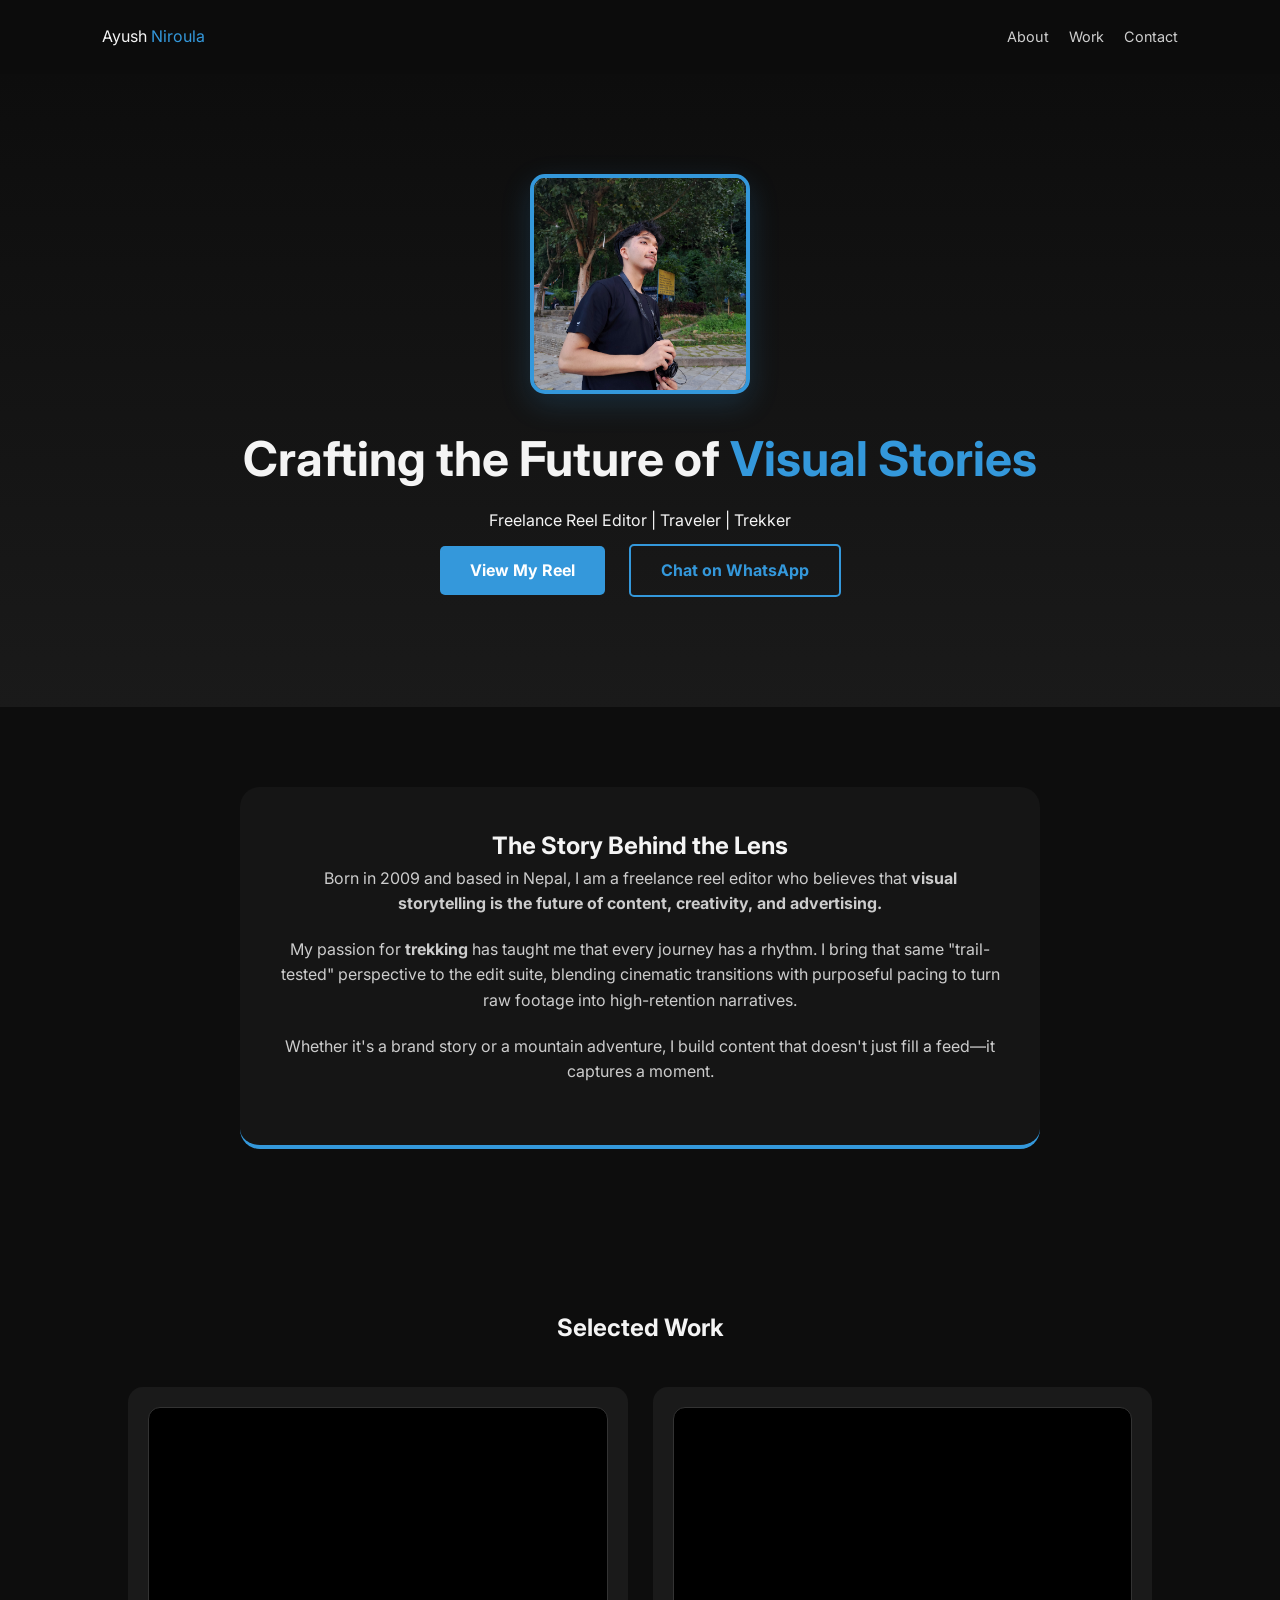
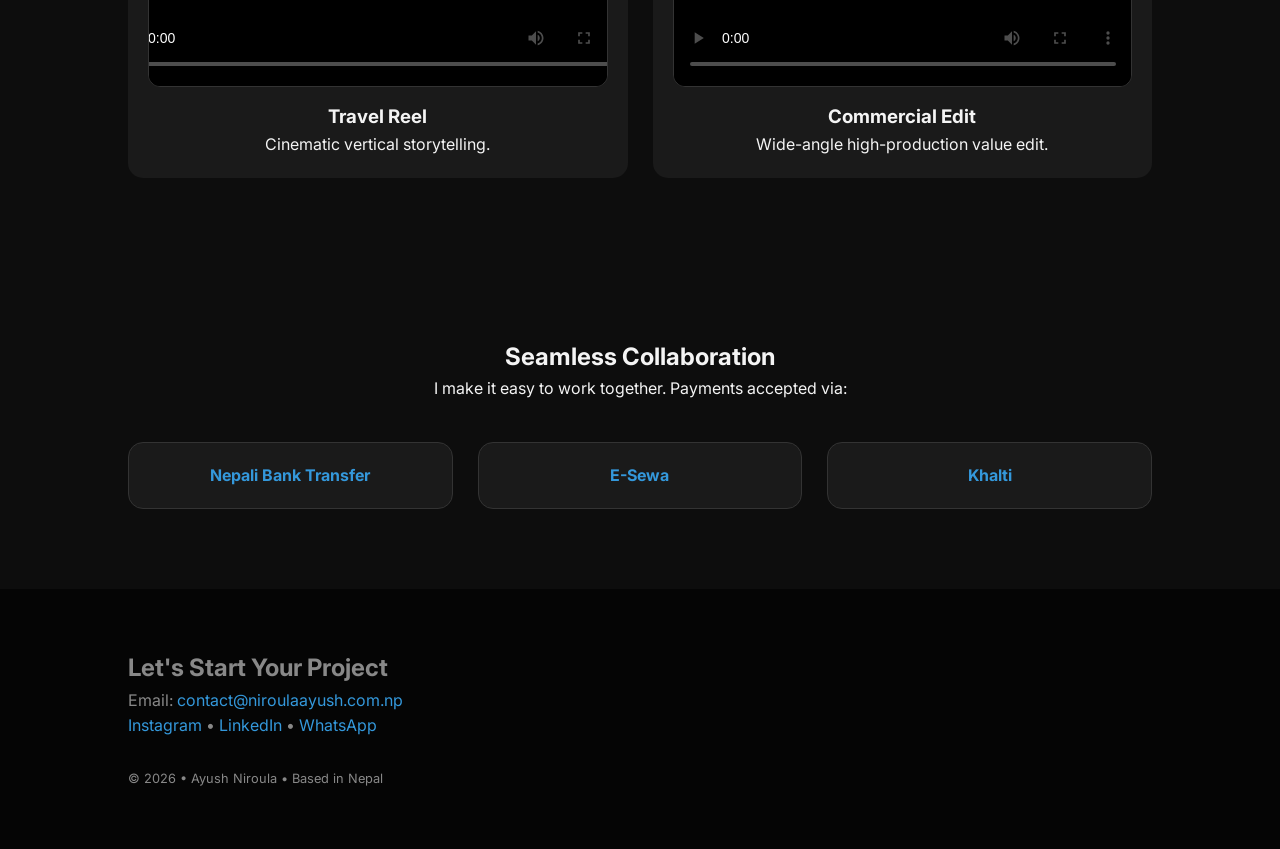
==== index.html @ 4580498b "Add files via upload" ====
<!DOCTYPE html>
<html lang="en">
<head>
    <meta charset="UTF-8">
    <meta name="viewport" content="width=device-width, initial-scale=1.0">
    <title>Ayush Niroula | Visual Storyteller & Reel Editor</title>
    <link rel="stylesheet" href="style.css">
    <link href="https://fonts.googleapis.com/css2?family=Inter:wght@300;400;700&display=swap" rel="stylesheet">
</head>
<body>

    <header>
        <nav>
            <div class="logo">Ayush <span>Niroula</span></div>
            <ul>
                <li><a href="#about">About</a></li>
                <li><a href="#work">Work</a></li>
                <li><a href="#contact">Contact</a></li>
            </ul>
        </nav>
    </header>

    <section id="hero">
        <div class="hero-container">
            <img src="1.jpg" alt="Ayush Niroula Profile" class="profile-img">
            <h1>Crafting the Future of <span class="highlight">Visual Stories</span></h1>
            <p>Freelance Reel Editor | Traveler | Trekker</p>
            <div class="hero-btns">
                <a href="https://www.instagram.com/ayu.walker07/" class="btn">View My Reel</a>
                <a href="https://wa.me/9803601273" class="btn secondary">Chat on WhatsApp</a>
            </div>
        </div>
    </section>

    <section id="about">
        <div class="about-content">
            <h2>The Story Behind the Lens</h2>
            <p>
                Born in 2009 and based in Nepal, I am a freelance reel editor who believes that <strong>visual storytelling is the future of content, creativity, and advertising.</strong>
            </p>
            <p>
                My passion for <strong>trekking</strong> has taught me that every journey has a rhythm. I bring that same "trail-tested" perspective to the edit suite, blending cinematic transitions with purposeful pacing to turn raw footage into high-retention narratives.
            </p>
            <p>
                Whether it's a brand story or a mountain adventure, I build content that doesn't just fill a feed—it captures a moment.
            </p>
        </div>
    </section>

    <section id="work">
        <h2>Selected Work</h2>
        <div class="projects-grid">
            
            <div class="project-card">
                <div class="video-container vertical">
                    <video controls poster="thumb1.jpg">
                        <source src="cine 1.mp4" type="video/mp4">
                        Your browser does not support the video tag.
                    </video>
                </div>
                <h3>Travel Reel</h3>
                <p>Cinematic vertical storytelling.</p>
            </div>

            <div class="project-card">
                <div class="video-container landscape">
                    <video controls poster="thumb2.jpg">
                        <source src="out.mp4" type="video/mp4">
                        Your browser does not support the video tag.
                    </video>
                </div>
                <h3>Commercial Edit</h3>
                <p>Wide-angle high-production value edit.</p>
            </div>

        </div>
    </section>

    <section id="payments">
        <h2>Seamless Collaboration</h2>
        <p>I make it easy to work together. Payments accepted via:</p>
        <div class="payment-grid">
            <div class="pay-card">Nepali Bank Transfer</div>
            <div class="pay-card">E-Sewa</div>
            <div class="pay-card">Khalti</div>
        </div>
    </section>

    <footer id="contact">
        <h2>Let's Start Your Project</h2>
        <p>Email: <a href="mailto:contact@niroulaayush.com.np">contact@niroulaayush.com.np</a></p>
        <div class="social-links">
            <a href="https://www.instagram.com/ayu.walker07/">Instagram</a> • <a href="https://www.linkedin.com/in/ayush-niroula-78481b30a/">LinkedIn</a> • <a href="https://wa.me/9803601273">WhatsApp</a>
        </div>
        <p class="copyright">© 2026 • Ayush Niroula • Based in Nepal</p>
    </footer>

</body>
</html>
---- style.css ----
* {
    margin: 0;
    padding: 0;
    box-sizing: border-box;
}

body {
    font-family: 'Inter', sans-serif;
    background-color: #0d0d0d;
    color: #f4f4f4;
    line-height: 1.6;
    scroll-behavior: smooth;
}

/* Color Accents - Updated to Blue */
.highlight { color: #3498db; }
span { color: #3498db; }

/* Navigation */
nav {
    display: flex;
    justify-content: space-between;
    padding: 1.5rem 8%;
    background: rgba(13, 13, 13, 0.9);
    position: sticky;
    top: 0;
    z-index: 1000;
}

nav ul { display: flex; list-style: none; }
nav ul li { margin-left: 20px; }
nav a { color: #fff; text-decoration: none; font-size: 0.9rem; opacity: 0.8; transition: 0.3s; }
nav a:hover { color: #3498db; opacity: 1; }

/* Hero */
#hero {
    padding: 100px 10%;
    text-align: center;
    background: linear-gradient(to bottom, #0d0d0d, #1a1a1a);
}

.profile-img {
    width: 220px;
    height: 220px;
    border-radius: 15px; /* Modern slightly rounded look */
    border: 4px solid #3498db;
    margin-bottom: 20px;
    object-fit: cover;
    box-shadow: 0 10px 30px rgba(52, 152, 219, 0.2);
}

h1 { font-size: 3rem; margin-bottom: 10px; }

.btn {
    display: inline-block;
    padding: 12px 30px;
    background: #3498db;
    color: #fff;
    text-decoration: none;
    border-radius: 5px; /* Clean rectangular-round hybrid */
    font-weight: bold;
    margin: 10px;
    transition: 0.3s;
}

.btn.secondary {
    background: transparent;
    border: 2px solid #3498db;
    color: #3498db;
}

.btn:hover { transform: translateY(-3px); box-shadow: 0 5px 15px rgba(52, 152, 219, 0.3); }

/* Sections */
section { padding: 80px 10%; text-align: center; }

.about-content {
    max-width: 800px;
    margin: 0 auto;
    background: #151515;
    padding: 40px;
    border-radius: 20px;
    border-bottom: 4px solid #3498db;
}

.about-content p { margin-bottom: 20px; color: #ccc; }

/* Grid Layouts */
.projects-grid, .payment-grid {
    display: grid;
    grid-template-columns: repeat(auto-fit, minmax(300px, 1fr));
    gap: 25px;
    margin-top: 40px;
    align-items: start;
}

.project-card, .pay-card {
    background: #1a1a1a;
    padding: 20px;
    border-radius: 15px;
    transition: 0.3s;
}

/* Video Containers - Unified Height */
.video-container {
    width: 100%;
    height: 280px; /* Fixed height to keep the boxes uniform */
    background: #000;
    border-radius: 12px;
    overflow: hidden;
    margin-bottom: 15px;
    border: 1px solid #333;
    display: flex;
    align-items: center;
    justify-content: center;
}

/* 9:16 Vertical Reel fit */
.video-container.vertical video {
    width: auto;
    height: 100%;
    object-fit: contain; /* Keeps whole reel visible inside box */
}

/* 16:9 Landscape fit */
.video-container.landscape video {
    width: 100%;
    height: 100%;
    object-fit: cover; /* Fills the box completely */
}

video {
    display: block;
}

/* Payments Branding */
.pay-card {
    color: #3498db;
    font-weight: bold;
    border: 1px solid #333;
}

.pay-card:hover { border-color: #3498db; transform: translateY(-5px); }

footer { padding: 60px 10%; background: #050505; color: #888; }
footer a { color: #3498db; text-decoration: none; }
.copyright { margin-top: 30px; font-size: 0.8rem; }
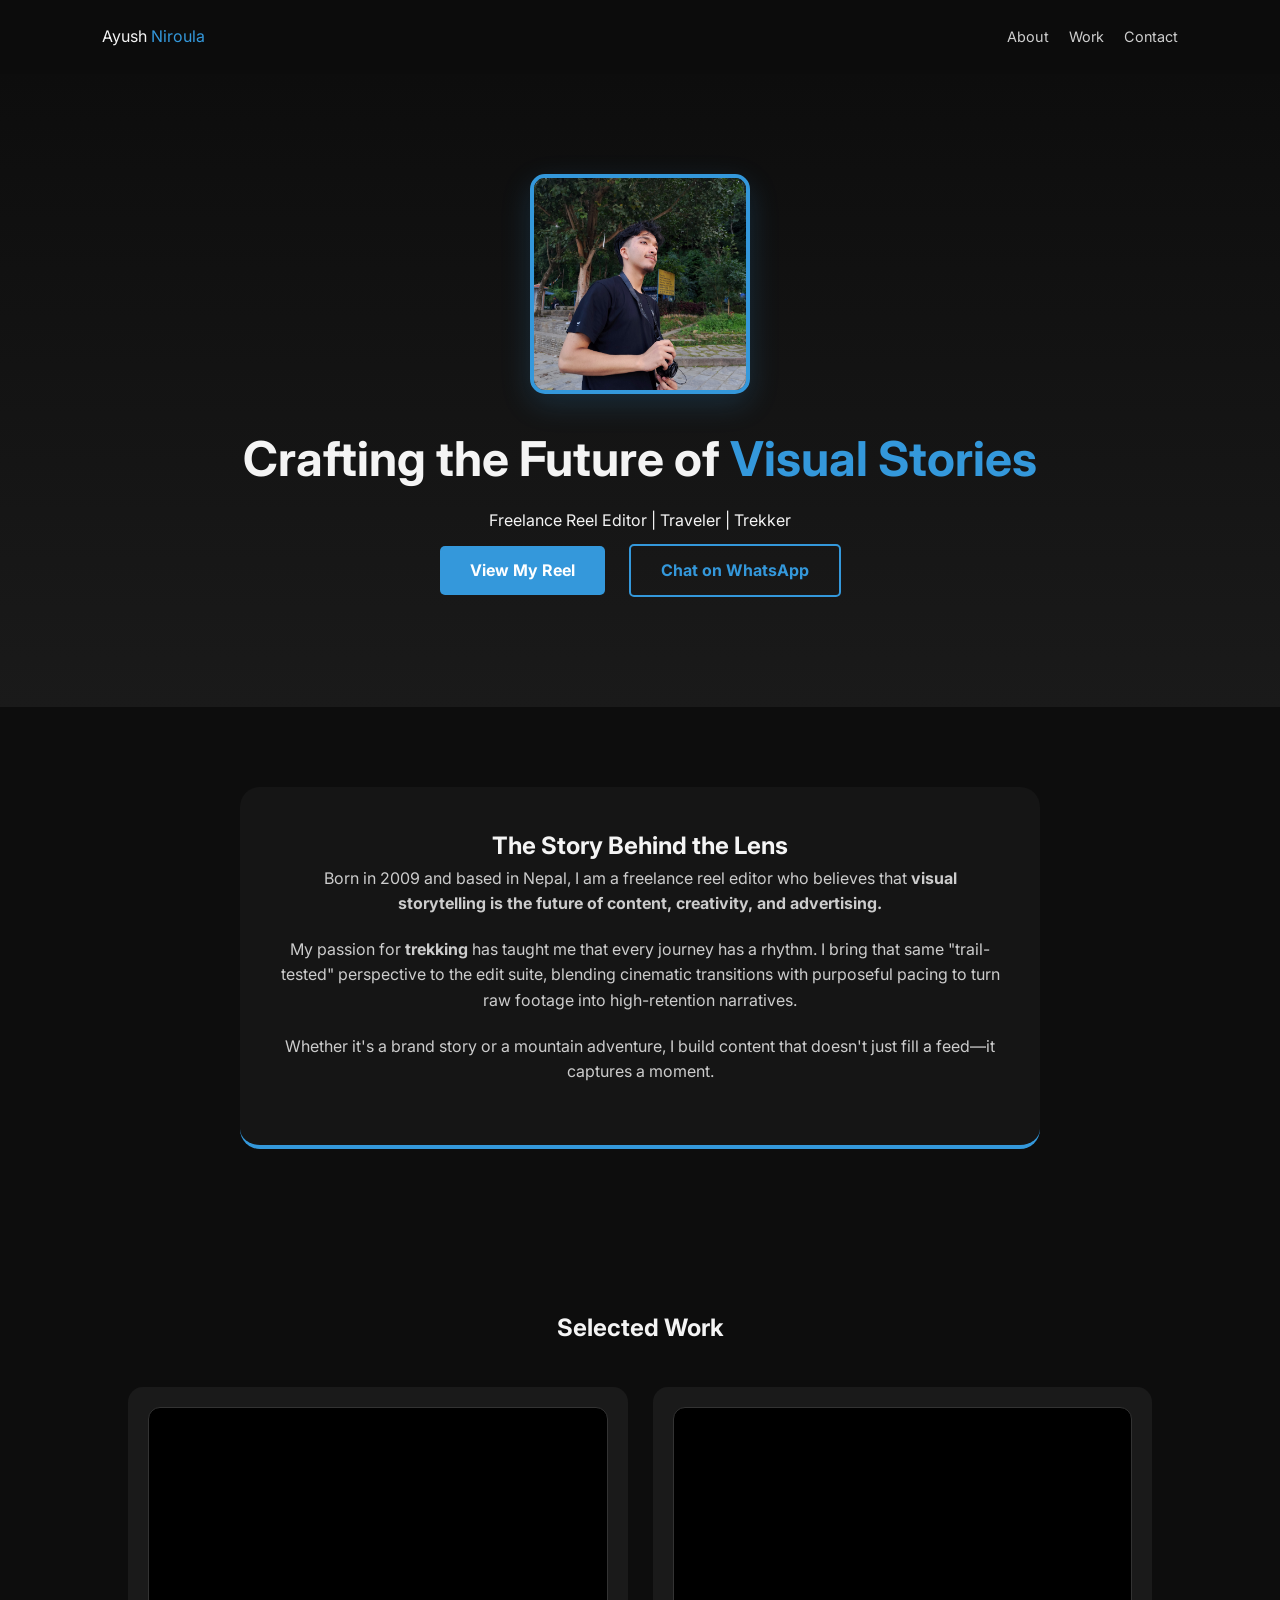
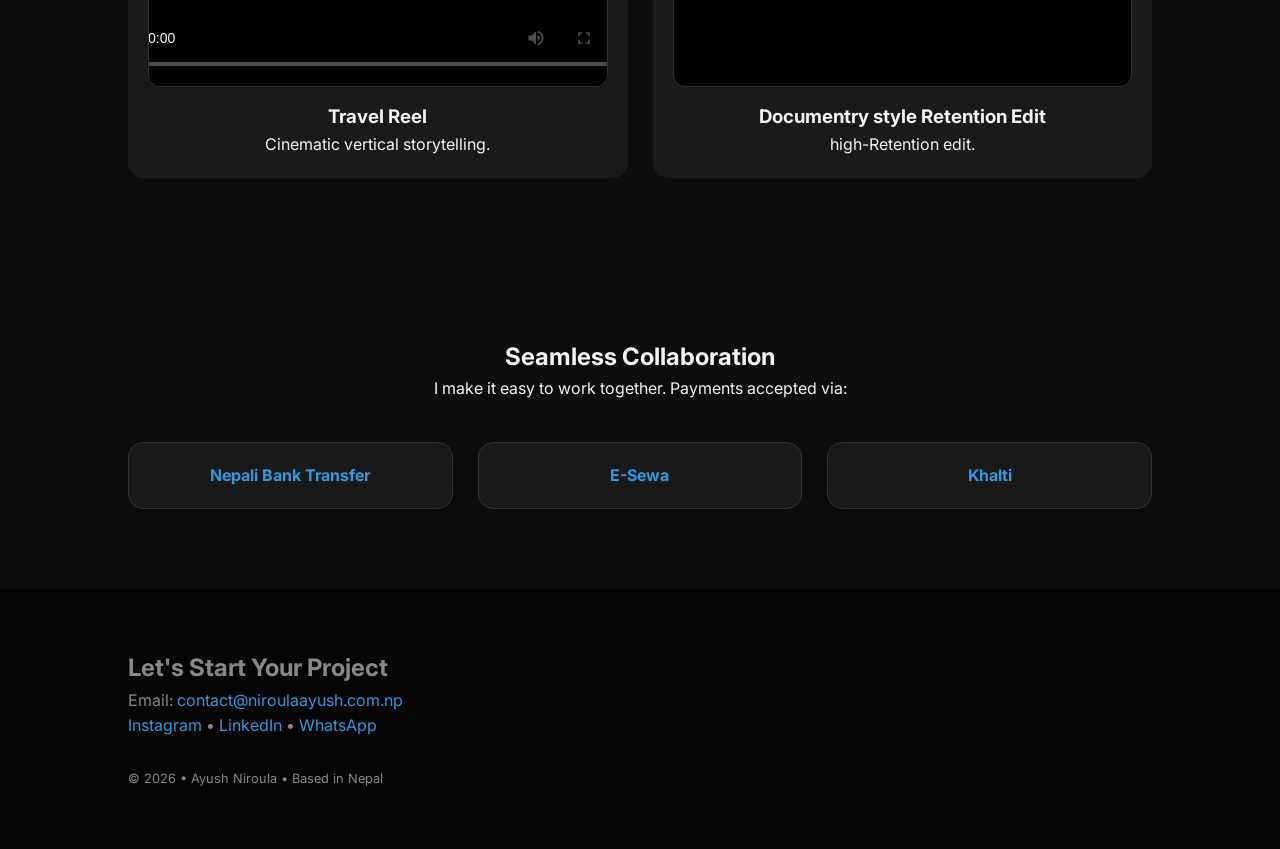
==== commit ce175ba2: "Add files via upload" ====
--- a/index.html
+++ b/index.html
@@ -63,14 +63,11 @@
             </div>
 
             <div class="project-card">
-                <div class="video-container landscape">
-                    <video controls poster="thumb2.jpg">
-                        <source src="out.mp4" type="video/mp4">
-                        Your browser does not support the video tag.
-                    </video>
+                <div class="video-container">
+                    <iframe width="560" height="315" src="https://www.youtube.com/embed/rgSjwCN2WCM" title="YouTube video player" frameborder="0" allow="accelerometer; autoplay; clipboard-write; encrypted-media; gyroscope; picture-in-picture; web-share" referrerpolicy="strict-origin-when-cross-origin" allowfullscreen></iframe>
                 </div>
-                <h3>Commercial Edit</h3>
-                <p>Wide-angle high-production value edit.</p>
+                <h3>Documentry style Retention Edit</h3>
+                <p> high-Retention edit.</p>
             </div>
 
         </div>
--- a/style.css
+++ b/style.css
@@ -115,6 +115,14 @@
     justify-content: center;
 }
 
+/* YouTube/Video Embed */
+.video-container iframe {
+    width: 100%;
+    height: 100%;
+    border: none;
+    border-radius: 12px;
+}
+
 /* 9:16 Vertical Reel fit */
 .video-container.vertical video {
     width: auto;
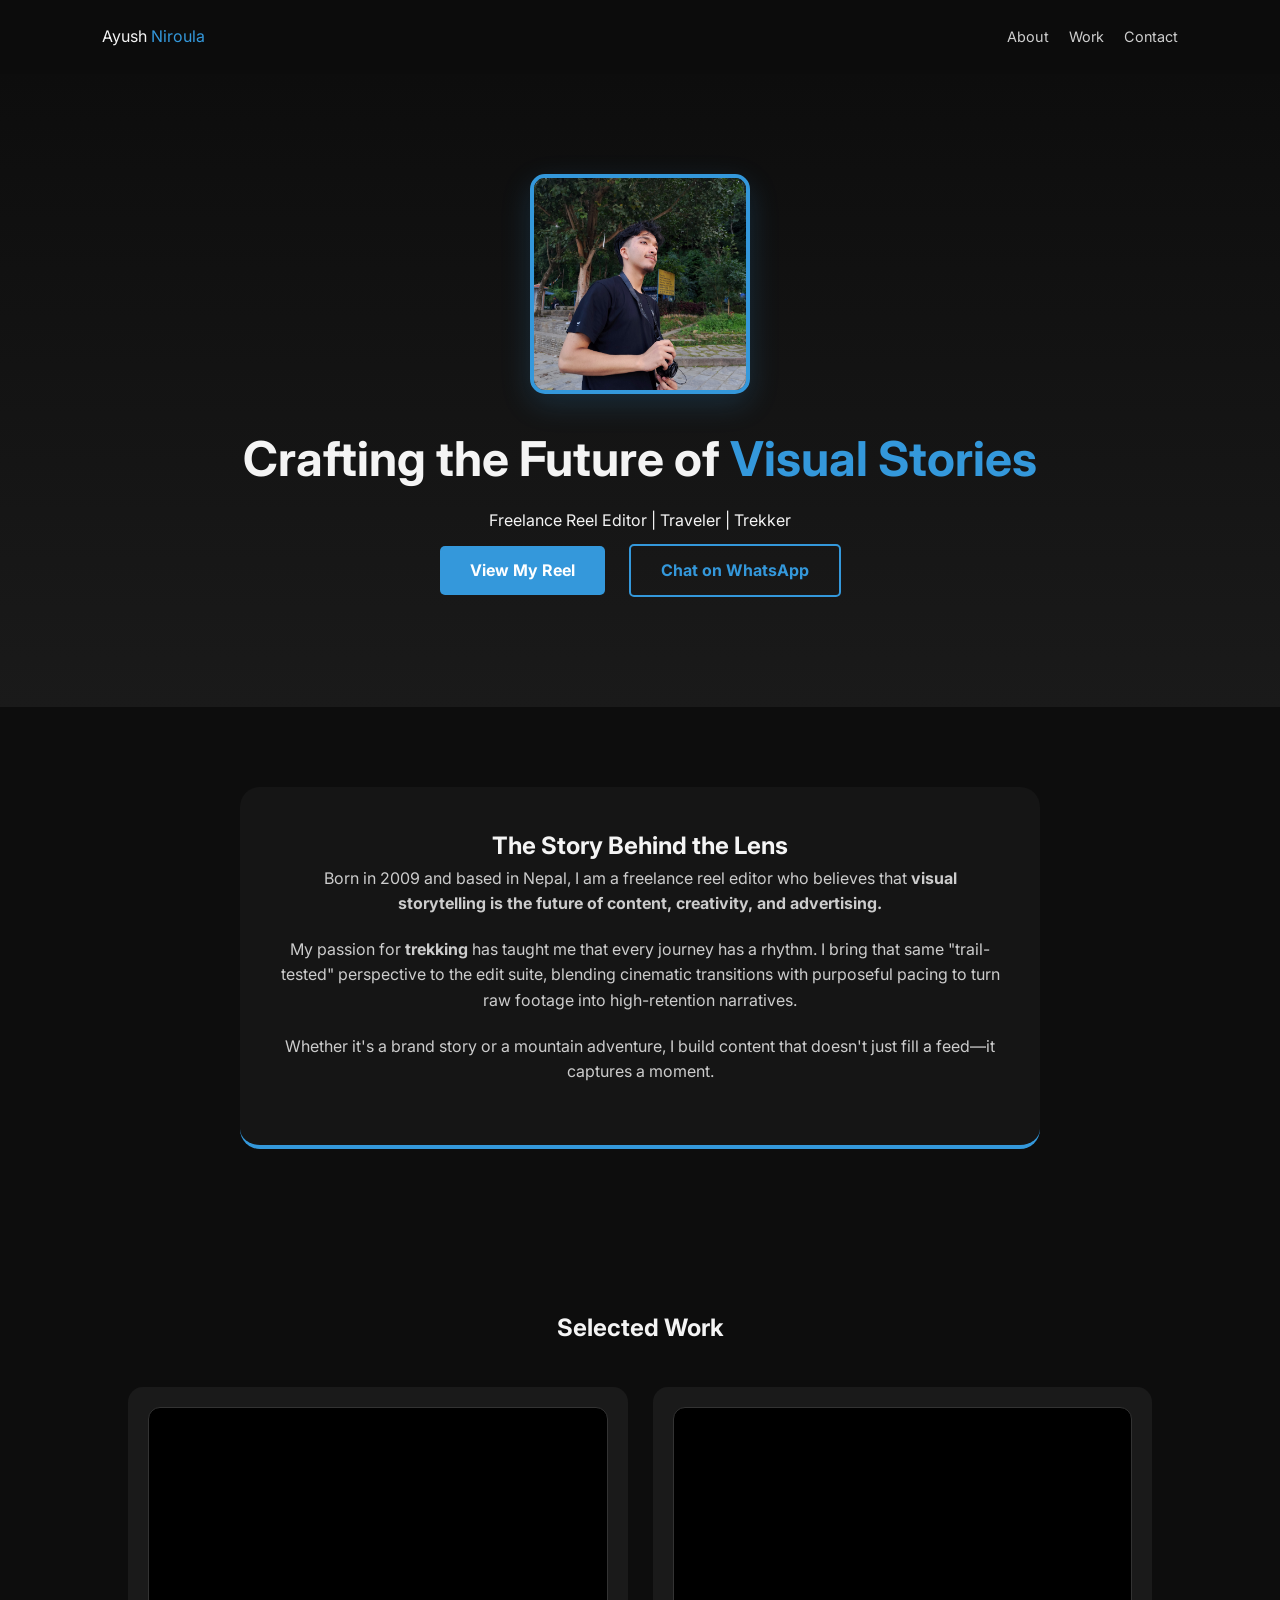
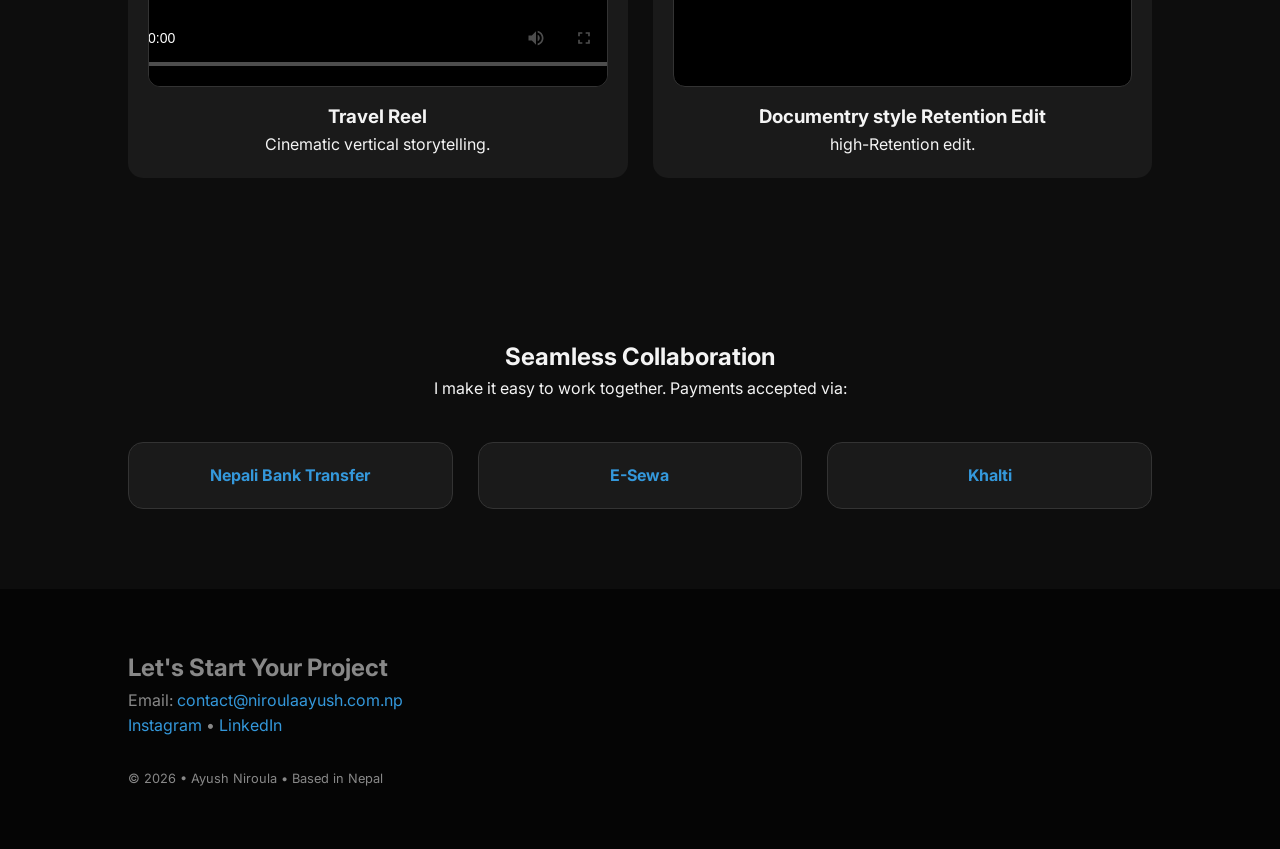
==== commit bf9742d4: "Update index.html" ====
--- a/index.html
+++ b/index.html
@@ -64,7 +64,7 @@
 
             <div class="project-card">
                 <div class="video-container">
-                    <iframe width="560" height="315" src="https://www.youtube.com/embed/rgSjwCN2WCM" title="YouTube video player" frameborder="0" allow="accelerometer; autoplay; clipboard-write; encrypted-media; gyroscope; picture-in-picture; web-share" referrerpolicy="strict-origin-when-cross-origin" allowfullscreen></iframe>
+               <iframe width="560" height="315" src="https://www.youtube.com/embed/zqCYcqywzCw?si=KEpo_lI2pH6lhecX" title="YouTube video player" frameborder="0" allow="accelerometer; autoplay; clipboard-write; encrypted-media; gyroscope; picture-in-picture; web-share" referrerpolicy="strict-origin-when-cross-origin" allowfullscreen></iframe>
                 </div>
                 <h3>Documentry style Retention Edit</h3>
                 <p> high-Retention edit.</p>
@@ -87,10 +87,10 @@
         <h2>Let's Start Your Project</h2>
         <p>Email: <a href="mailto:contact@niroulaayush.com.np">contact@niroulaayush.com.np</a></p>
         <div class="social-links">
-            <a href="https://www.instagram.com/ayu.walker07/">Instagram</a> • <a href="https://www.linkedin.com/in/ayush-niroula-78481b30a/">LinkedIn</a> • <a href="https://wa.me/9803601273">WhatsApp</a>
+            <a href="https://www.instagram.com/ayu.walker7/">Instagram</a> • <a href="https://www.linkedin.com/in/ayush-niroula-78481b30a/">LinkedIn</a> 
         </div>
         <p class="copyright">© 2026 • Ayush Niroula • Based in Nepal</p>
     </footer>
 
 </body>
-</html>+</html>
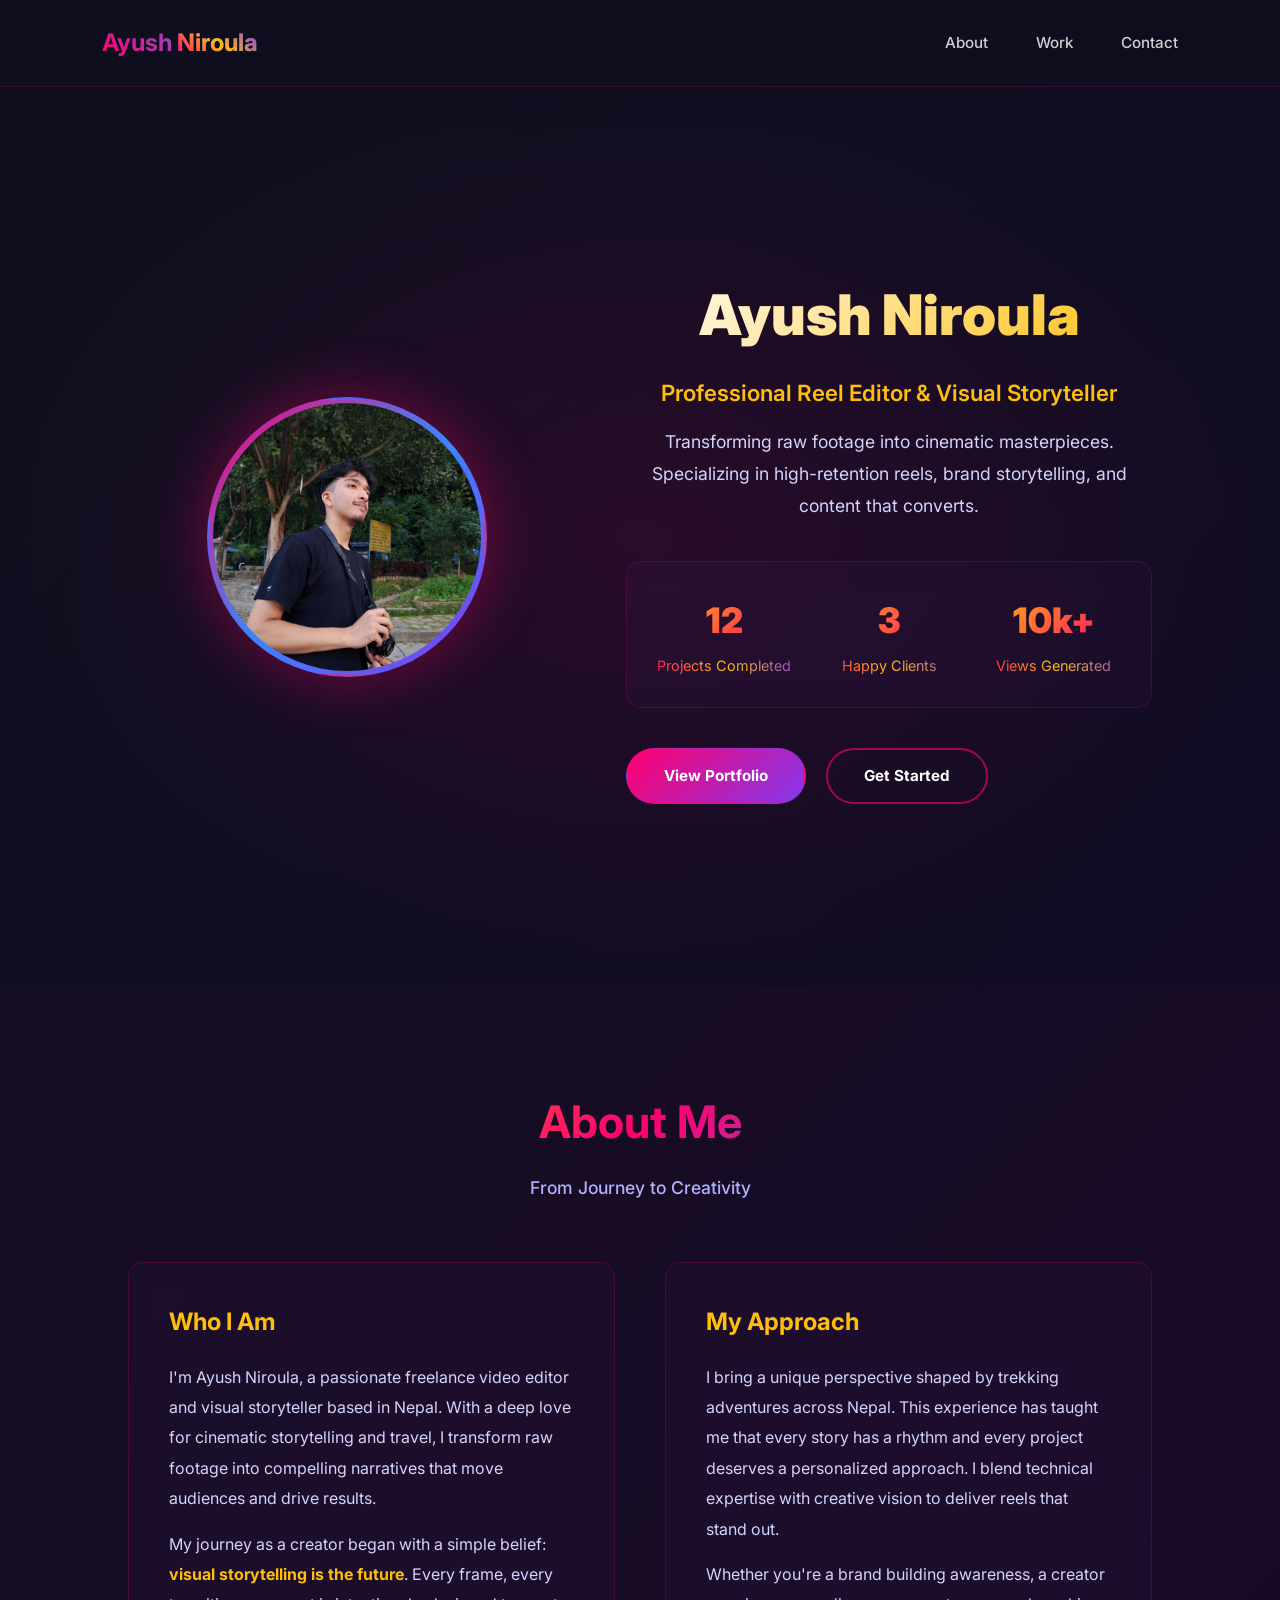
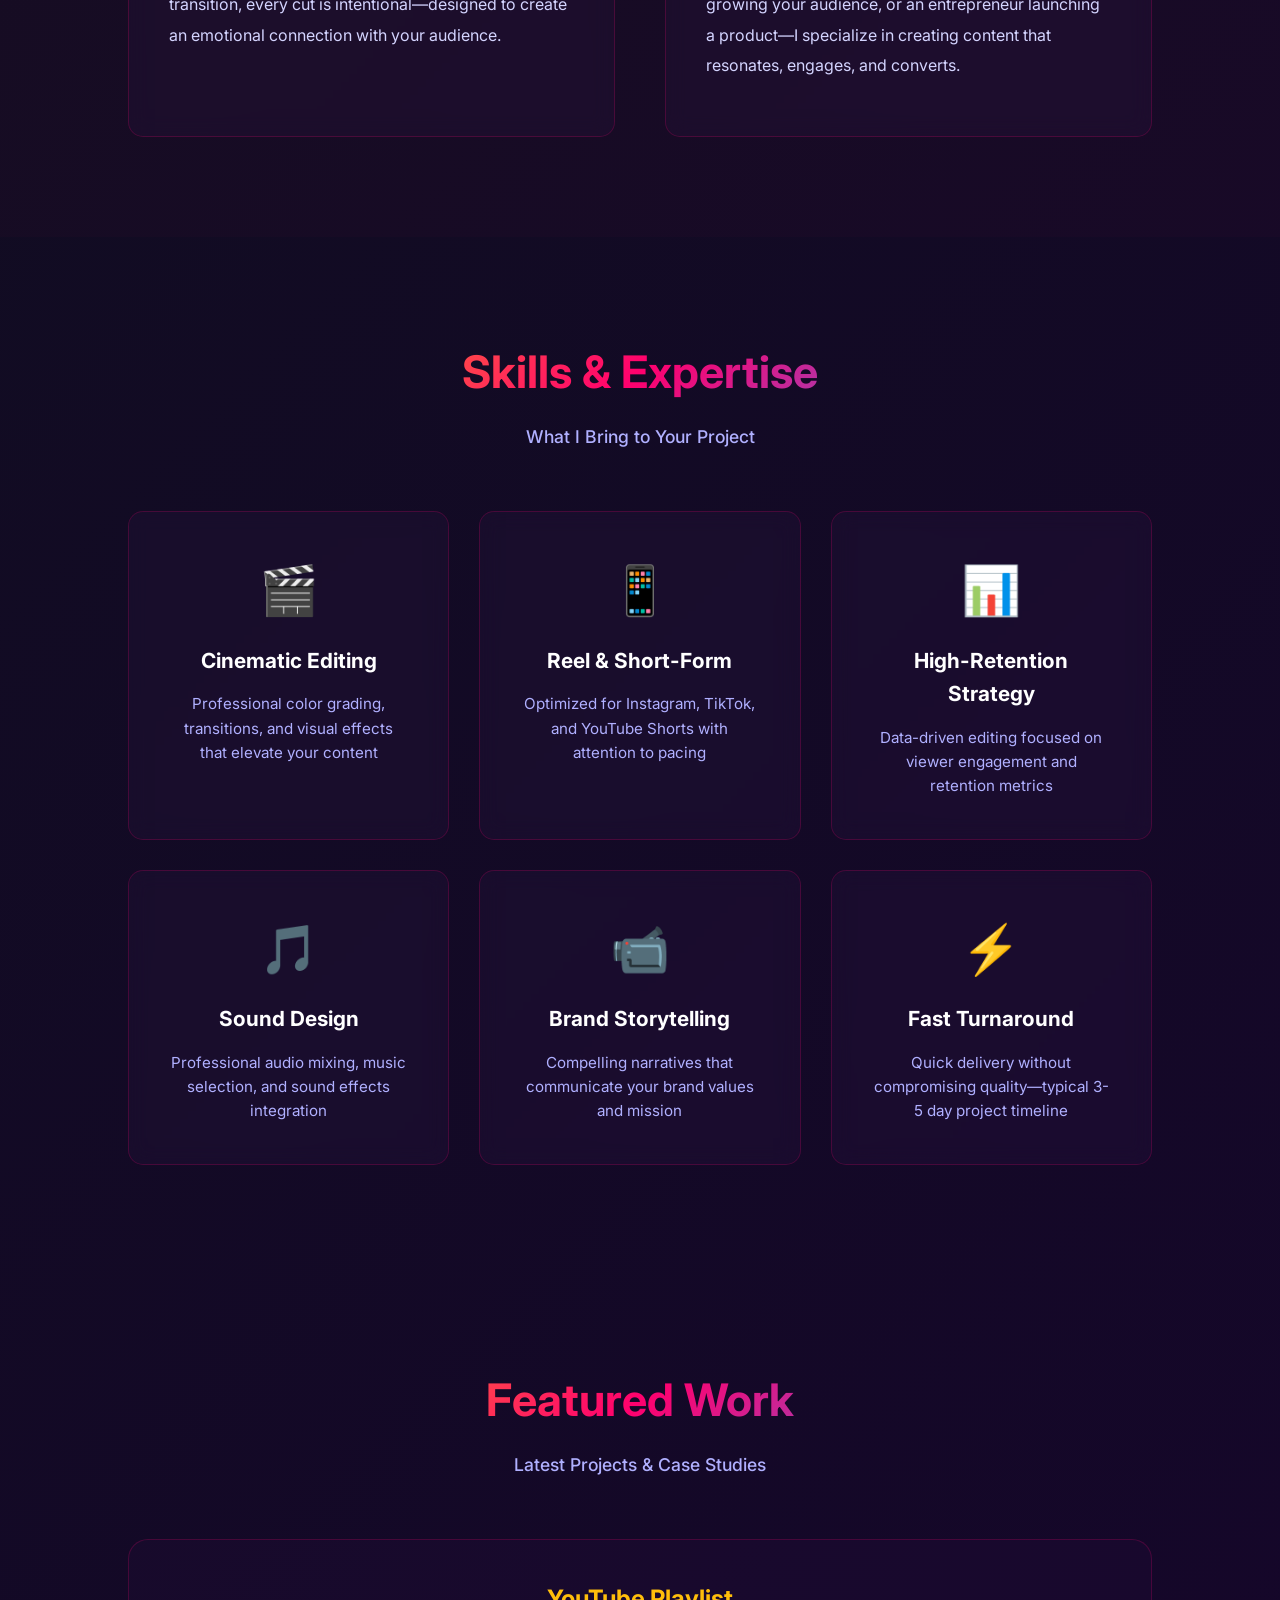
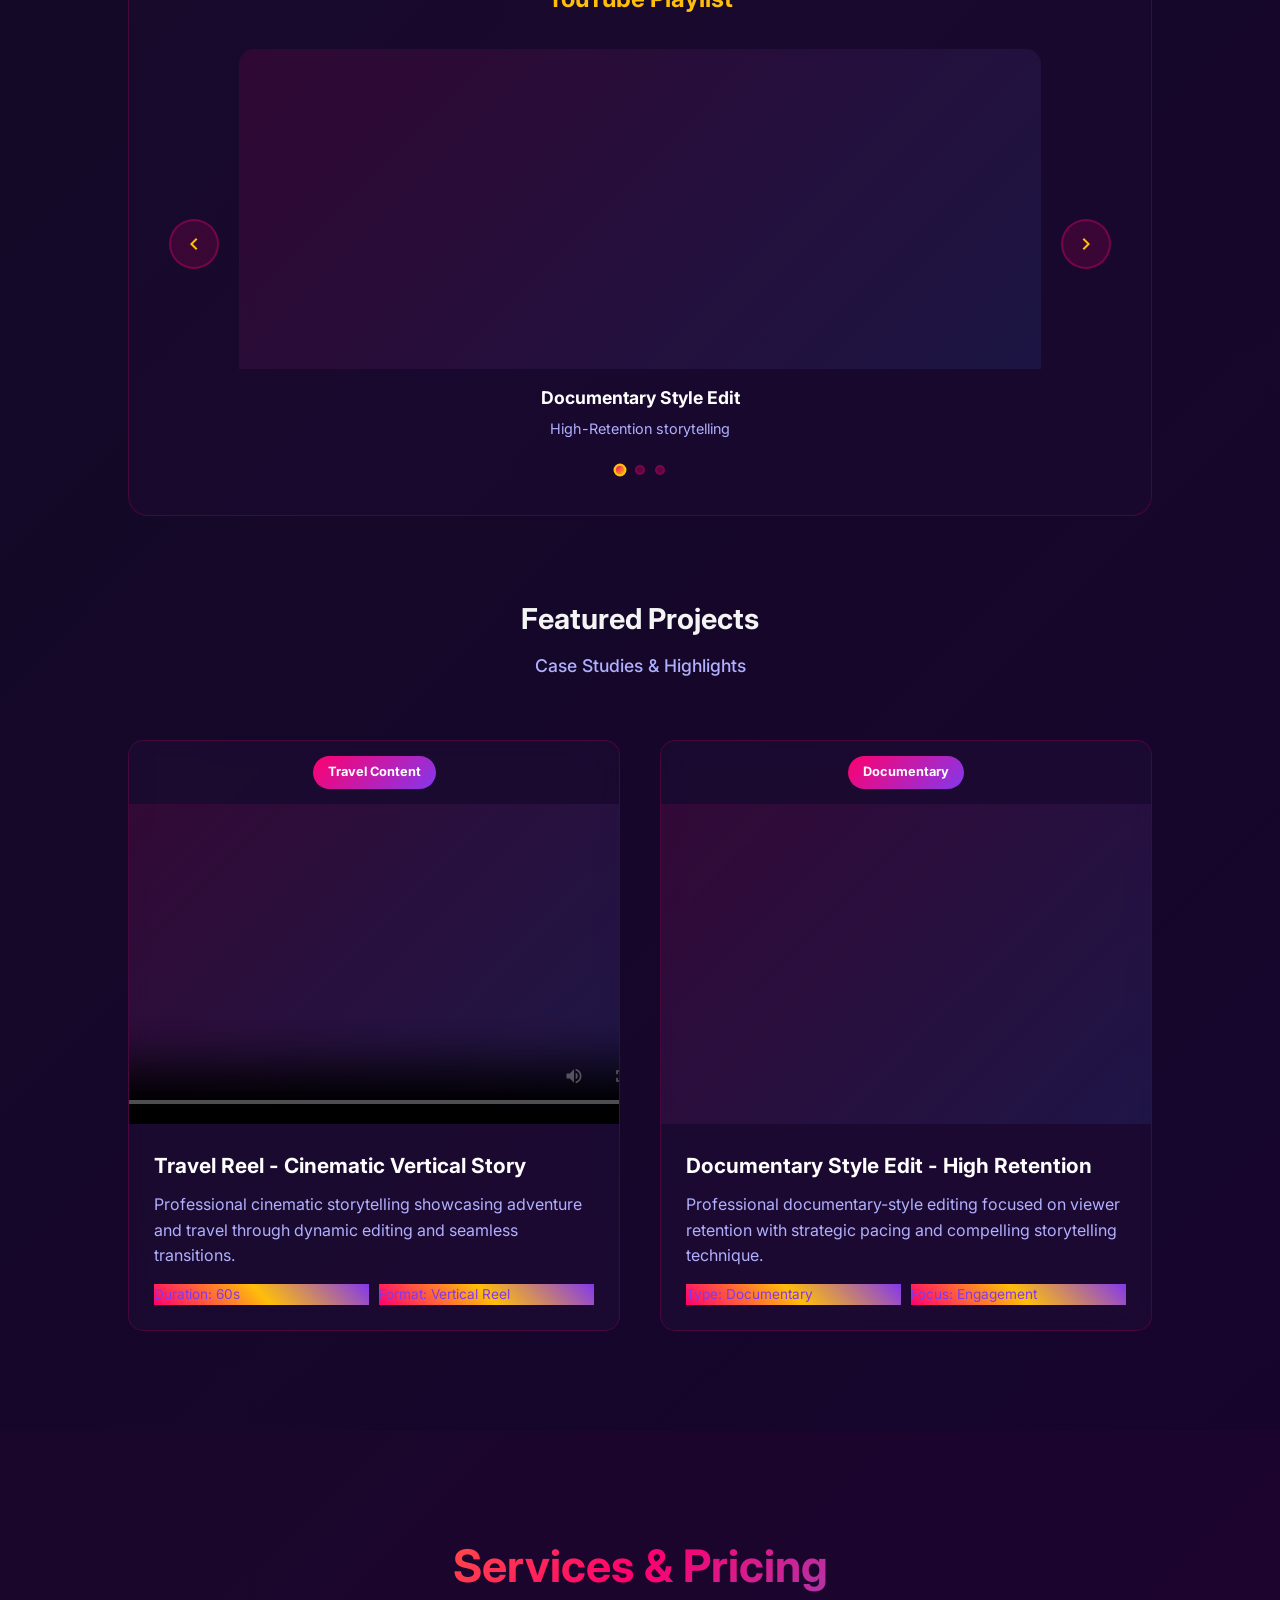
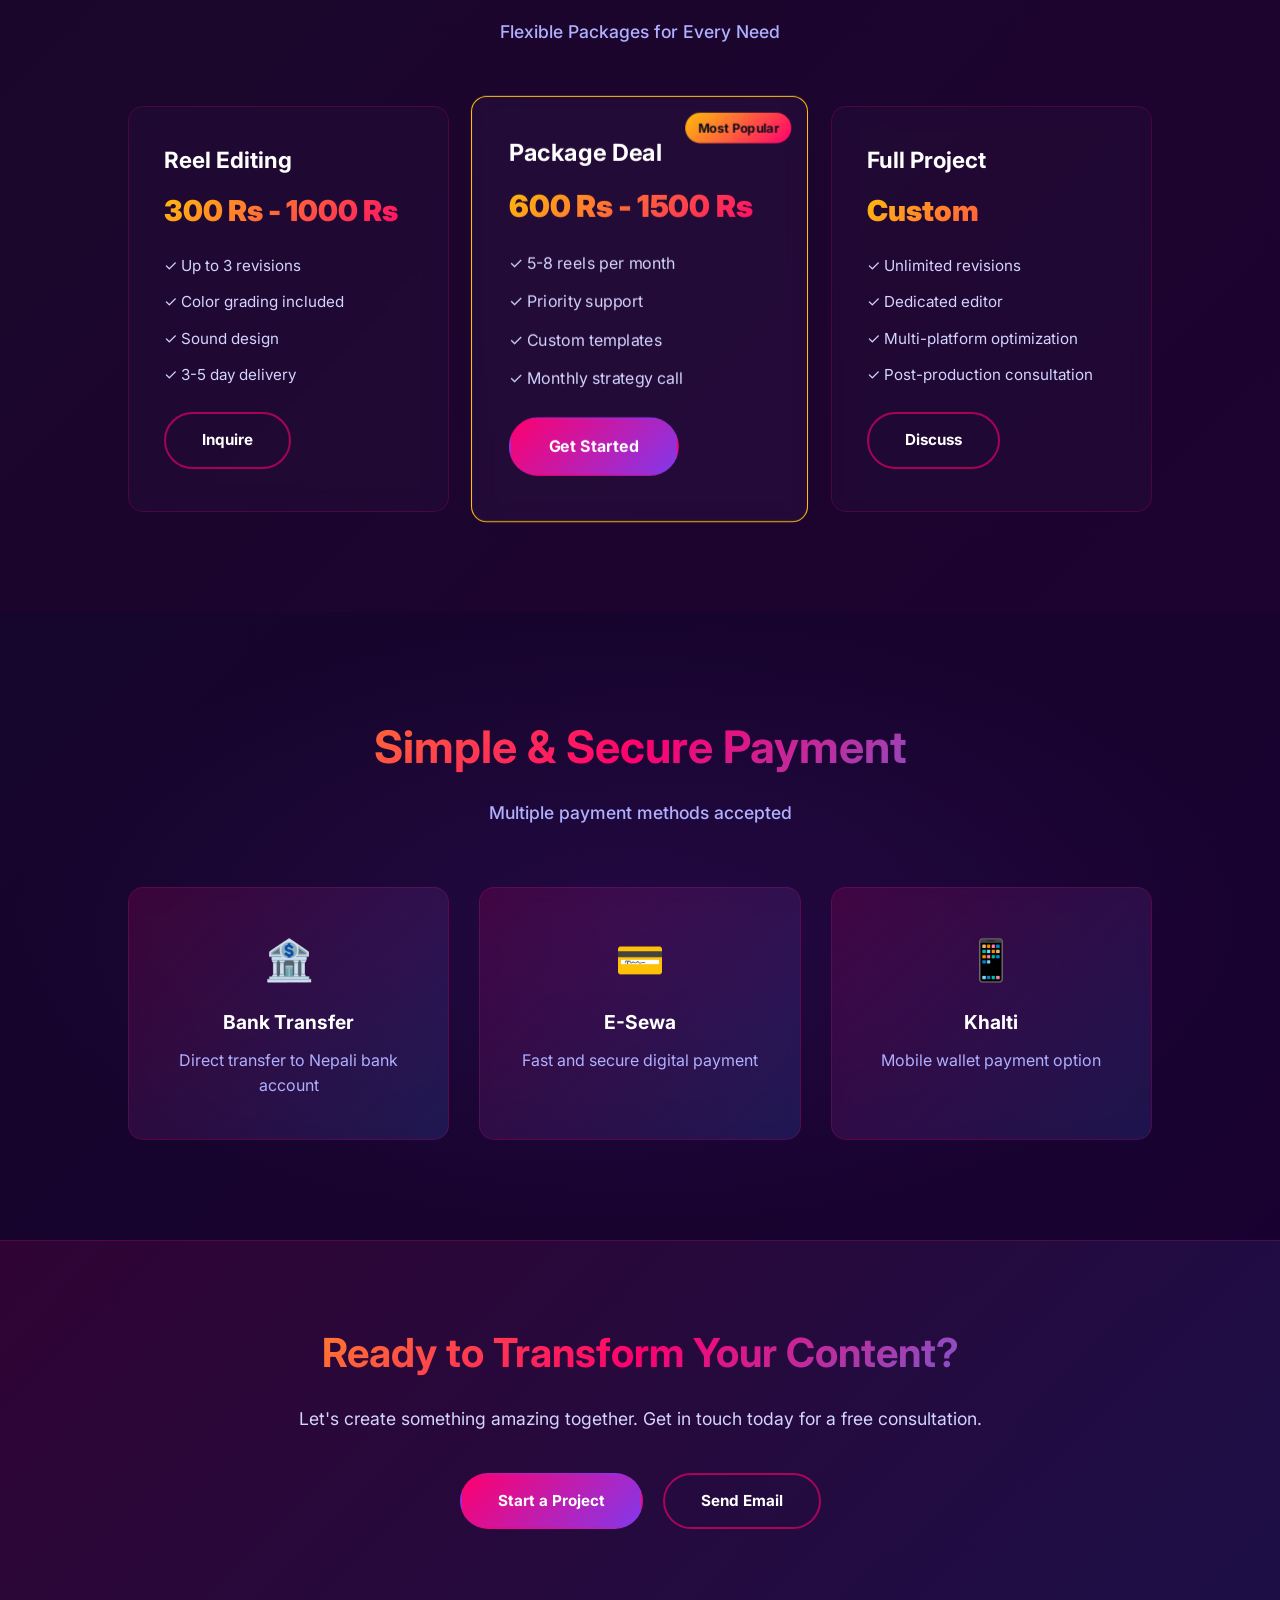
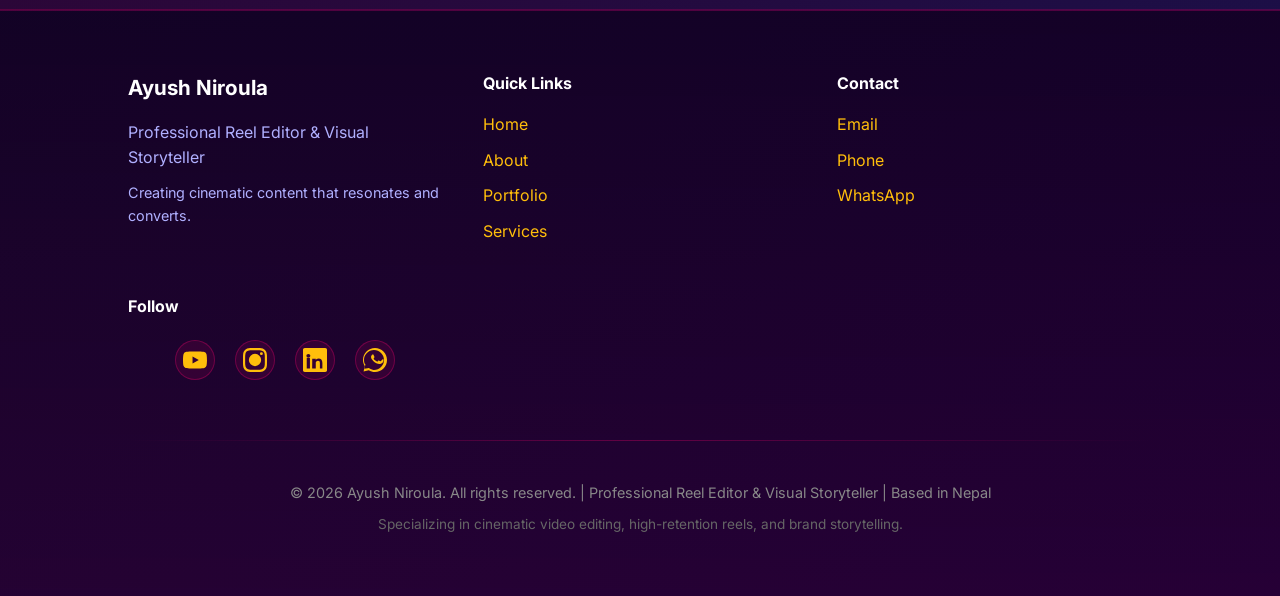
==== commit 11718f08: "Add files via upload" ====
--- a/index.html
+++ b/index.html
@@ -3,9 +3,90 @@
 <head>
     <meta charset="UTF-8">
     <meta name="viewport" content="width=device-width, initial-scale=1.0">
-    <title>Ayush Niroula | Visual Storyteller & Reel Editor</title>
+    
+    <!-- Primary Meta Tags -->
+    <title>Ayush Niroula | Professional Reel Editor & Visual Storyteller in Nepal</title>
+    <meta name="title" content="Ayush Niroula | Professional Reel Editor & Visual Storyteller in Nepal">
+    <meta name="description" content="Ayush Niroula is a freelance reel editor and visual storyteller based in Nepal, specializing in cinematic video editing, content creation, and high-retention reels for brands and creators.">
+    <meta name="keywords" content="Ayush Niroula, reel editor, video editor Nepal, freelance editor, visual storyteller, content creator, cinematic editing">
+    <meta name="author" content="Ayush Niroula">
+    <meta name="robots" content="index, follow, max-image-preview:large, max-snippet:-1, max-video-preview:-1">
+    <meta name="language" content="English">
+    
+    <!-- Canonical URL -->
+    <link rel="canonical" href="https://niroulaayush.com.np/">
+    
+    <!-- Open Graph / Facebook -->
+    <meta property="og:type" content="website">
+    <meta property="og:url" content="https://niroulaayush.com.np/">
+    <meta property="og:title" content="Ayush Niroula | Professional Reel Editor & Visual Storyteller">
+    <meta property="og:description" content="Freelance reel editor specializing in cinematic video production and high-retention content creation.">
+    <meta property="og:image" content="https://niroulaayush.com.np/1.jpg">
+    <meta property="og:site_name" content="Ayush Niroula Portfolio">
+    
+    <!-- Twitter -->
+    <meta property="twitter:card" content="summary_large_image">
+    <meta property="twitter:url" content="https://niroulaayush.com.np/">
+    <meta property="twitter:title" content="Ayush Niroula | Professional Reel Editor">
+    <meta property="twitter:description" content="Freelance reel editor from Nepal specializing in visual storytelling and cinematic edits.">
+    <meta property="twitter:image" content="https://niroulaayush.com.np/1.jpg">
+    
+    <!-- Additional SEO -->
+    <meta name="theme-color" content="#ff006e">
+    <meta name="apple-mobile-web-app-capable" content="yes">
+    <meta name="apple-mobile-web-app-status-bar-style" content="black-translucent">
+    
+    <!-- Styles & Fonts -->
     <link rel="stylesheet" href="style.css">
     <link href="https://fonts.googleapis.com/css2?family=Inter:wght@300;400;700&display=swap" rel="stylesheet">
+    
+    <!-- JSON-LD Structured Data -->
+    <script type="application/ld+json">
+    {
+      "@context": "https://schema.org",
+      "@type": "Person",
+      "name": "Ayush Niroula",
+      "url": "https://niroulaayush.com.np/",
+      "image": "https://niroulaayush.com.np/1.jpg",
+      "jobTitle": "Freelance Reel Editor & Visual Storyteller",
+      "birthDate": "2009",
+      "address": {
+        "@type": "PostalAddress",
+        "addressCountry": "NP",
+        "addressLocality": "Nepal"
+      },
+      "sameAs": [
+        "https://www.instagram.com/ayu.walker07/",
+        "https://www.linkedin.com/in/ayush-niroula-78481b30a/"
+      ],
+      "email": "mailto:contact@niroulaayush.com.np",
+      "telephoneNumber": "+977-9803601273",
+      "knowsAbout": ["Video Editing", "Reel Creation", "Cinematic Editing", "Content Creation", "Visual Storytelling"]
+    }
+    </script>
+    
+    <!-- Organization Schema -->
+    <script type="application/ld+json">
+    {
+      "@context": "https://schema.org",
+      "@type": "LocalBusiness",
+      "name": "Ayush Niroula",
+      "image": "https://niroulaayush.com.np/1.jpg",
+      "description": "Freelance Reel Editor and Visual Storyteller specializing in cinematic video production",
+      "url": "https://niroulaayush.com.np/",
+      "telephone": "+977-9803601273",
+      "email": "contact@niroulaayush.com.np",
+      "address": {
+        "@type": "PostalAddress",
+        "addressCountry": "NP",
+        "addressLocality": "Nepal"
+      },
+      "sameAs": [
+        "https://www.instagram.com/ayu.walker07/",
+        "https://www.linkedin.com/in/ayush-niroula-78481b30a/"
+      ]
+    }
+    </script>
 </head>
 <body>
 
@@ -22,75 +103,414 @@
 
     <section id="hero">
         <div class="hero-container">
-            <img src="1.jpg" alt="Ayush Niroula Profile" class="profile-img">
-            <h1>Crafting the Future of <span class="highlight">Visual Stories</span></h1>
-            <p>Freelance Reel Editor | Traveler | Trekker</p>
-            <div class="hero-btns">
-                <a href="https://www.instagram.com/ayu.walker07/" class="btn">View My Reel</a>
-                <a href="https://wa.me/9803601273" class="btn secondary">Chat on WhatsApp</a>
+            <div class="hero-content">
+                <img src="1.jpg" alt="Ayush Niroula - Professional Reel Editor and Visual Storyteller from Nepal" class="profile-img">
+                <div class="hero-text">
+                    <h1>Ayush Niroula</h1>
+                    <p class="hero-subtitle">Professional Reel Editor & Visual Storyteller</p>
+                    <p class="hero-desc">Transforming raw footage into cinematic masterpieces. Specializing in high-retention reels, brand storytelling, and content that converts.</p>
+                    <div class="hero-stats">
+                        <div class="stat">
+                            <span class="stat-number">12</span>
+                            <span class="stat-label">Projects Completed</span>
+                        </div>
+                        <div class="stat">
+                            <span class="stat-number">3</span>
+                            <span class="stat-label">Happy Clients</span>
+                        </div>
+                        <div class="stat">
+                            <span class="stat-number">10k+</span>
+                            <span class="stat-label">Views Generated</span>
+                        </div>
+                    </div>
+                    <div class="hero-btns">
+                        <a href="#work" class="btn btn-primary">View Portfolio</a>
+                        <a href="https://wa.me/9803601273" class="btn btn-secondary">Get Started</a>
+                    </div>
+                </div>
             </div>
         </div>
     </section>
 
     <section id="about">
-        <div class="about-content">
-            <h2>The Story Behind the Lens</h2>
-            <p>
-                Born in 2009 and based in Nepal, I am a freelance reel editor who believes that <strong>visual storytelling is the future of content, creativity, and advertising.</strong>
-            </p>
-            <p>
-                My passion for <strong>trekking</strong> has taught me that every journey has a rhythm. I bring that same "trail-tested" perspective to the edit suite, blending cinematic transitions with purposeful pacing to turn raw footage into high-retention narratives.
-            </p>
-            <p>
-                Whether it's a brand story or a mountain adventure, I build content that doesn't just fill a feed—it captures a moment.
-            </p>
+        <div class="section-container">
+            <div class="section-header">
+                <h2>About Me</h2>
+                <p class="section-subtitle">From Journey to Creativity</p>
+            </div>
+            <div class="about-grid">
+                <div class="about-content">
+                    <h3>Who I Am</h3>
+                    <p>
+                        I'm Ayush Niroula, a passionate freelance video editor and visual storyteller based in Nepal. With a deep love for cinematic storytelling and travel, I transform raw footage into compelling narratives that move audiences and drive results.
+                    </p>
+                    <p>
+                        My journey as a creator began with a simple belief: <strong>visual storytelling is the future</strong>. Every frame, every transition, every cut is intentional—designed to create an emotional connection with your audience.
+                    </p>
+                </div>
+                <div class="about-content">
+                    <h3>My Approach</h3>
+                    <p>
+                        I bring a unique perspective shaped by trekking adventures across Nepal. This experience has taught me that every story has a rhythm and every project deserves a personalized approach. I blend technical expertise with creative vision to deliver reels that stand out.
+                    </p>
+                    <p>
+                        Whether you're a brand building awareness, a creator growing your audience, or an entrepreneur launching a product—I specialize in creating content that resonates, engages, and converts.
+                    </p>
+                </div>
+            </div>
+        </div>
+    </section>
+
+    <section id="skills">
+        <div class="section-container">
+            <div class="section-header">
+                <h2>Skills & Expertise</h2>
+                <p class="section-subtitle">What I Bring to Your Project</p>
+            </div>
+            <div class="skills-grid">
+                <div class="skill-card">
+                    <div class="skill-icon">🎬</div>
+                    <h3>Cinematic Editing</h3>
+                    <p>Professional color grading, transitions, and visual effects that elevate your content</p>
+                </div>
+                <div class="skill-card">
+                    <div class="skill-icon">📱</div>
+                    <h3>Reel & Short-Form</h3>
+                    <p>Optimized for Instagram, TikTok, and YouTube Shorts with attention to pacing</p>
+                </div>
+                <div class="skill-card">
+                    <div class="skill-icon">📊</div>
+                    <h3>High-Retention Strategy</h3>
+                    <p>Data-driven editing focused on viewer engagement and retention metrics</p>
+                </div>
+                <div class="skill-card">
+                    <div class="skill-icon">🎵</div>
+                    <h3>Sound Design</h3>
+                    <p>Professional audio mixing, music selection, and sound effects integration</p>
+                </div>
+                <div class="skill-card">
+                    <div class="skill-icon">📹</div>
+                    <h3>Brand Storytelling</h3>
+                    <p>Compelling narratives that communicate your brand values and mission</p>
+                </div>
+                <div class="skill-card">
+                    <div class="skill-icon">⚡</div>
+                    <h3>Fast Turnaround</h3>
+                    <p>Quick delivery without compromising quality—typical 3-5 day project timeline</p>
+                </div>
+            </div>
         </div>
     </section>
 
     <section id="work">
-        <h2>Selected Work</h2>
-        <div class="projects-grid">
+        <div class="section-container">
+            <div class="section-header">
+                <h2>Featured Work</h2>
+                <p class="section-subtitle">Latest Projects & Case Studies</p>
+            </div>
+
+            <!-- YouTube Videos Carousel -->
+            <div class="carousel-section">
+                <h3 class="carousel-title">YouTube Playlist</h3>
+                <div class="carousel-container">
+                    <button class="carousel-btn prev" id="prevBtn" onclick="scrollCarousel(-1)">
+                        <svg viewBox="0 0 24 24" width="24" height="24" fill="currentColor">
+                            <path d="M15.41 7.41L14 6l-6 6 6 6 1.41-1.41L10.83 12z"></path>
+                        </svg>
+                    </button>
+                    <div class="carousel-wrapper">
+                        <div class="carousel-track" id="carouselTrack">
+                            <div class="carousel-item">
+                                <div class="video-container">
+                                    <iframe width="560" height="315" src="https://www.youtube.com/embed/rgSjwCN2WCM?si=NxwDzosSBScZWjSq" title="YouTube video 1" frameborder="0" allow="accelerometer; autoplay; clipboard-write; encrypted-media; gyroscope; picture-in-picture; web-share" referrerpolicy="strict-origin-when-cross-origin" allowfullscreen></iframe>
+                                </div>
+                                <div class="carousel-meta">
+                                    <h4>Documentary Style Edit</h4>
+                                    <p>High-Retention storytelling</p>
+                                </div>
+                            </div>
+                            <div class="carousel-item">
+                                <div class="video-container">
+                                    <iframe width="560" height="315" src="https://www.youtube.com/embed/zqCYcqywzCw?si=Cd_u2i8viInxL5jl" title="YouTube video 2" frameborder="0" allow="accelerometer; autoplay; clipboard-write; encrypted-media; gyroscope; picture-in-picture; web-share" referrerpolicy="strict-origin-when-cross-origin" allowfullscreen></iframe>
+                                </div>
+                                <div class="carousel-meta">
+                                    <h4>Latest Edit</h4>
+                                    <p>Creative storytelling</p>
+                                </div>
+                            </div>
+                            <div class="carousel-item">
+                                <div class="video-container">
+                                    <iframe width="560" height="315" src="https://www.youtube.com/embed/_X9GRAmMsYg?si=51whMncJxxrGxvEA" title="YouTube video 3" frameborder="0" allow="accelerometer; autoplay; clipboard-write; encrypted-media; gyroscope; picture-in-picture; web-share" referrerpolicy="strict-origin-when-cross-origin" allowfullscreen></iframe>
+                                </div>
+                                <div class="carousel-meta">
+                                    <h4>Portfolio Highlight</h4>
+                                    <p>Cinematic production</p>
+                                </div>
+                            </div>
+                        </div>
+                    </div>
+                    <button class="carousel-btn next" id="nextBtn" onclick="scrollCarousel(1)">
+                        <svg viewBox="0 0 24 24" width="24" height="24" fill="currentColor">
+                            <path d="M10 6L8.59 7.41 13.17 12l-4.58 4.59L10 18l6-6z"></path>
+                        </svg>
+                    </button>
+                </div>
+                <div class="carousel-dots" id="dotsContainer"></div>
+            </div>
+
+            <!-- Static Featured Projects Grid -->
+            <div class="section-header" style="margin-top: 80px;">
+                <h3 style="font-size: 1.8rem; margin-bottom: 10px;">Featured Projects</h3>
+                <p class="section-subtitle">Case Studies & Highlights</p>
+            </div>
+            <div class="projects-grid">
+                <div class="project-card">
+                    <div class="project-badge">Travel Content</div>
+                    <div class="video-container vertical">
+                        <video controls poster="thumb1.jpg" title="Ayush Niroula - Travel Reel Edit">
+                            <source src="cine 1.mp4" type="video/mp4">
+                            Your browser does not support the video tag.
+                        </video>
+                    </div>
+                    <div class="project-info">
+                        <h3>Travel Reel - Cinematic Vertical Story</h3>
+                        <p>Professional cinematic storytelling showcasing adventure and travel through dynamic editing and seamless transitions.</p>
+                        <div class="project-meta">
+                            <span>Duration: 60s</span>
+                            <span>Format: Vertical Reel</span>
+                        </div>
+                    </div>
+                </div>
+
+                <div class="project-card">
+                    <div class="project-badge">Documentary</div>
+                    <div class="video-container">
+                        <iframe width="560" height="315" src="https://www.youtube.com/embed/rgSjwCN2WCM" title="Ayush Niroula - Documentary Style High-Retention Edit" frameborder="0" allow="accelerometer; autoplay; clipboard-write; encrypted-media; gyroscope; picture-in-picture; web-share" referrerpolicy="strict-origin-when-cross-origin" allowfullscreen></iframe>
+                    </div>
+                    <div class="project-info">
+                        <h3>Documentary Style Edit - High Retention</h3>
+                        <p>Professional documentary-style editing focused on viewer retention with strategic pacing and compelling storytelling technique.</p>
+                        <div class="project-meta">
+                            <span>Type: Documentary</span>
+                            <span>Focus: Engagement</span>
+                        </div>
+                    </div>
+                </div>
+            </div>
+        </div>
+    </section>
+
+    <section id="services">
+        <div class="section-container">
+            <div class="section-header">
+                <h2>Services & Pricing</h2>
+                <p class="section-subtitle">Flexible Packages for Every Need</p>
+            </div>
+            <div class="services-grid">
+                <div class="service-card">
+                    <h3>Reel Editing</h3>
+                    <p class="price">300 Rs - 1000 Rs</p>
+                    <ul class="service-list">
+                        <li>✓ Up to 3 revisions</li>
+                        <li>✓ Color grading included</li>
+                        <li>✓ Sound design</li>
+                        <li>✓ 3-5 day delivery</li>
+                    </ul>
+                    <a href="https://wa.me/9803601273" class="btn btn-secondary">Inquire</a>
+                </div>
+                <div class="service-card featured">
+                    <div class="popular-badge">Most Popular</div>
+                    <h3>Package Deal</h3>
+                    <p class="price">600 Rs - 1500 Rs</p>
+                    <ul class="service-list"> 
+                        <li>✓ 5-8 reels per month</li>
+                        <li>✓ Priority support</li>
+                        <li>✓ Custom templates</li>
+                        <li>✓ Monthly strategy call</li>
+                    </ul>
+                    <a href="https://wa.me/9803601273" class="btn btn-primary">Get Started</a>
+                </div>
+                <div class="service-card">
+                    <h3>Full Project</h3>
+                    <p class="price">Custom</p>
+                    <ul class="service-list">
+                        <li>✓ Unlimited revisions</li>
+                        <li>✓ Dedicated editor</li>
+                        <li>✓ Multi-platform optimization</li>
+                        <li>✓ Post-production consultation</li>
+                    </ul>
+                    <a href="https://wa.me/9803601273" class="btn btn-secondary">Discuss</a>
+                </div>
+            </div>
+        </div>
+    </section>
+
+    <section id="payments">
+        <div class="section-container">
+            <div class="section-header">
+                <h2>Simple & Secure Payment</h2>
+                <p class="section-subtitle">Multiple payment methods accepted</p>
+            </div>
+            <div class="payment-grid">
+                <div class="pay-card">
+                    <div class="pay-icon">🏦</div>
+                    <h3>Bank Transfer</h3>
+                    <p>Direct transfer to Nepali bank account</p>
+                </div>
+                <div class="pay-card">
+                    <div class="pay-icon">💳</div>
+                    <h3>E-Sewa</h3>
+                    <p>Fast and secure digital payment</p>
+                </div>
+                <div class="pay-card">
+                    <div class="pay-icon">📱</div>
+                    <h3>Khalti</h3>
+                    <p>Mobile wallet payment option</p>
+                </div>
+            </div>
+        </div>
+    </section>
+
+    <section id="cta">
+        <div class="cta-content">
+            <h2>Ready to Transform Your Content?</h2>
+            <p>Let's create something amazing together. Get in touch today for a free consultation.</p>
+            <div class="cta-buttons">
+                <a href="https://wa.me/9803601273?text=Hi%20Ayush%2C%20I%27m%20interested%20in%20your%20reel%20editing%20services" class="btn btn-primary">Start a Project</a>
+                <a href="mailto:contact@niroulaayush.com.np" class="btn btn-secondary">Send Email</a>
+            </div>
+        </div>
+    </section>
+
+    <footer id="contact">
+        <div class="footer-container">
+            <div class="footer-content">
+                <div class="footer-section">
+                    <h3>Ayush Niroula</h3>
+                    <p>Professional Reel Editor & Visual Storyteller</p>
+                    <p class="footer-desc">Creating cinematic content that resonates and converts.</p>
+                </div>
+                <div class="footer-section">
+                    <h4>Quick Links</h4>
+                    <ul>
+                        <li><a href="#hero">Home</a></li>
+                        <li><a href="#about">About</a></li>
+                        <li><a href="#work">Portfolio</a></li>
+                        <li><a href="#services">Services</a></li>
+                    </ul>
+                </div>
+                <div class="footer-section">
+                    <h4>Contact</h4>
+                    <ul>
+                        <li><a href="mailto:contact@niroulaayush.com.np">Email</a></li>
+                        <li><a href="tel:+9779803601273">Phone</a></li>
+                        <li><a href="https://wa.me/9803601273">WhatsApp</a></li>
+                    </ul>
+                </div>
+                <div class="footer-section">
+                    <h4>Follow</h4>
+                    <div class="social-icons">
+                        <a href="https://www.youtube.com/@TheNepaliLogic" rel="noopener noreferrer" title="Subscribe on YouTube" class="social-icon youtube">
+                            <svg viewBox="0 0 24 24" width="24" height="24" fill="currentColor">
+                                <path d="M23.498 6.186a3.016 3.016 0 0 0-2.122-2.136C19.505 3.545 12 3.545 12 3.545s-7.505 0-9.377.505A3.017 3.017 0 0 0 .502 6.186C0 8.07 0 12 0 12s0 3.93.502 5.814a3.016 3.016 0 0 0 2.122 2.136c1.871.505 9.376.505 9.376.505s7.505 0 9.377-.505a3.015 3.015 0 0 0 2.122-2.136C24 15.93 24 12 24 12s0-3.93-.502-5.814zM9.545 15.568V8.432L15.818 12l-6.273 3.568z"></path>
+                            </svg>
+                        </a>
+                        <a href="https://www.instagram.com/ayu.walker7/" rel="noopener noreferrer" title="Follow on Instagram" class="social-icon instagram">
+                            <svg viewBox="0 0 24 24" width="24" height="24" fill="currentColor">
+                                <path d="M12 2.163c3.204 0 3.584.012 4.85.07 3.252.148 4.771 1.691 4.919 4.919.058 1.266.07 1.646.07 4.85s-.012 3.584-.07 4.85c-.149 3.225-1.664 4.771-4.919 4.919-1.266.058-1.644.07-4.85.07s-3.585-.012-4.849-.07c-3.26-.149-4.771-1.699-4.919-4.92-.058-1.265-.07-1.644-.07-4.849s.013-3.583.07-4.849c.149-3.227 1.664-4.771 4.919-4.919 1.266-.057 1.647-.07 4.849-.07zm0-2.163c-3.259 0-3.667.014-4.947.072-4.358.2-6.78 2.618-6.98 6.98-.059 1.281-.073 1.689-.073 4.948s.014 3.668.072 4.948c.2 4.358 2.618 6.78 6.98 6.98 1.281.058 1.689.072 4.948.072s3.668-.014 4.948-.072c4.354-.2 6.782-2.618 6.979-6.98.059-1.28.073-1.689.073-4.948s-.015-3.667-.072-4.947c-.196-4.354-2.617-6.78-6.979-6.98-1.281-.059-1.69-.073-4.949-.073zM5.838 12a6.162 6.162 0 1 1 12.324 0 6.162 6.162 0 0 1-12.324 0zM12 16a4 4 0 1 1 0-8 4 4 0 0 1 0 8zm4.965-10.322a1.44 1.44 0 1 1 2.881.001 1.44 1.44 0 0 1-2.881-.001z"></path>
+                            </svg>
+                        </a>
+                        <a href="https://www.linkedin.com/in/ayush-niroula-78481b30a/" rel="noopener noreferrer" title="Connect on LinkedIn" class="social-icon linkedin">
+                            <svg viewBox="0 0 24 24" width="24" height="24" fill="currentColor">
+                                <path d="M20.447 20.452h-3.554v-5.569c0-1.328-.475-2.236-1.986-2.236-1.081 0-1.722.731-2.004 1.437-.103.25-.129.599-.129.949v5.419h-3.554s.05-8.736 0-9.646h3.554v1.364c.429-.66 1.191-1.599 2.897-1.599 2.117 0 3.704 1.385 3.704 4.362v5.519zM5.337 9.433c-1.144 0-1.915-.759-1.915-1.708 0-.952.765-1.71 1.97-1.71 1.144 0 1.915.758 1.915 1.71 0 .949-.77 1.708-1.97 1.708zm1.6 11.019H3.738V9.807h3.199v10.645zM22.225 0H1.771C.792 0 0 .774 0 1.729v20.542C0 23.227.792 24 1.771 24h20.451C23.2 24 24 23.227 24 22.271V1.729C24 .774 23.2 0 22.225 0z"></path>
+                            </svg>
+                        </a>
+                        <a href="https://wa.me/9803601273" rel="noopener noreferrer" title="Chat on WhatsApp" class="social-icon whatsapp">
+                            <svg viewBox="0 0 24 24" width="24" height="24" fill="currentColor">
+                                <path d="M17.672 13.259c-.248-.125-1.475-.728-1.704-.81-.229-.081-.396-.125-.562.125-.167.25-.646.81-.791.975-.146.167-.292.187-.54.062-.249-.125-1.051-.388-2.003-1.237-.74-.66-1.239-1.474-1.385-1.724-.146-.25-.016-.384.11-.508.11-.11.25-.29.374-.436.125-.146.166-.25.25-.416s.041-.3-.021-.423c-.062-.125-.562-1.355-.771-1.855-.201-.476-.406-.411-.562-.419-.145-.008-.312-.008-.479-.008-.167 0-.437.062-.666.313-.229.25-.875.855-.875 2.085 0 1.231.896 2.417 1.021 2.584.125.166 1.764 2.693 4.27 3.776 1.565.677 2.738.77 3.723.648.901-.102 2.76-1.128 3.15-2.218.39-1.089.39-2.022.272-2.217-.117-.195-.284-.31-.54-.435z"></path>
+                                <path d="M12 0C5.373 0 0 5.373 0 12c0 2.287.682 4.419 1.847 6.209L.572 23.428 5.791 22.153C7.581 23.318 9.713 24 12 24c6.627 0 12-5.373 12-12S18.627 0 12 0m0 21.96c-2.04 0-4.044-.611-5.747-1.764l-.412-.245-4.277.823.823-4.277-.245-.412C1.611 16.044 1 14.04 1 12c0-5.523 4.477-10 10-10s10 4.477 10 10-4.477 10-10 10z"></path>
+                            </svg>
+                        </a>
+                    </div>
+                </div>
+            </div>
+            <div class="footer-divider"></div>
+            <div class="footer-bottom">
+                <p class="copyright">© 2026 Ayush Niroula. All rights reserved. | Professional Reel Editor & Visual Storyteller | Based in Nepal</p>
+                <p class="footer-meta">Specializing in cinematic video editing, high-retention reels, and brand storytelling.</p>
+            </div>
+        </div>
+    </footer>
+
+    <script>
+        // Carousel functionality
+        let currentSlide = 0;
+        const track = document.getElementById('carouselTrack');
+        const items = document.querySelectorAll('.carousel-item');
+        const totalItems = items.length;
+        const dotsContainer = document.getElementById('dotsContainer');
+
+        // Create dots
+        function initDots() {
+            for (let i = 0; i < totalItems; i++) {
+                const dot = document.createElement('div');
+                dot.className = 'carousel-dot';
+                if (i === 0) dot.classList.add('active');
+                dot.onclick = () => goToSlide(i);
+                dotsContainer.appendChild(dot);
+            }
+        }
+
+        // Update carousel position
+        function updateCarousel() {
+            if (track) {
+                track.style.transform = `translateX(-${currentSlide * 100}%)`;
+            }
             
-            <div class="project-card">
-                <div class="video-container vertical">
-                    <video controls poster="thumb1.jpg">
-                        <source src="cine 1.mp4" type="video/mp4">
-                        Your browser does not support the video tag.
-                    </video>
-                </div>
-                <h3>Travel Reel</h3>
-                <p>Cinematic vertical storytelling.</p>
-            </div>
-
-            <div class="project-card">
-                <div class="video-container">
-               <iframe width="560" height="315" src="https://www.youtube.com/embed/zqCYcqywzCw?si=KEpo_lI2pH6lhecX" title="YouTube video player" frameborder="0" allow="accelerometer; autoplay; clipboard-write; encrypted-media; gyroscope; picture-in-picture; web-share" referrerpolicy="strict-origin-when-cross-origin" allowfullscreen></iframe>
-                </div>
-                <h3>Documentry style Retention Edit</h3>
-                <p> high-Retention edit.</p>
-            </div>
-
-        </div>
-    </section>
-
-    <section id="payments">
-        <h2>Seamless Collaboration</h2>
-        <p>I make it easy to work together. Payments accepted via:</p>
-        <div class="payment-grid">
-            <div class="pay-card">Nepali Bank Transfer</div>
-            <div class="pay-card">E-Sewa</div>
-            <div class="pay-card">Khalti</div>
-        </div>
-    </section>
-
-    <footer id="contact">
-        <h2>Let's Start Your Project</h2>
-        <p>Email: <a href="mailto:contact@niroulaayush.com.np">contact@niroulaayush.com.np</a></p>
-        <div class="social-links">
-            <a href="https://www.instagram.com/ayu.walker7/">Instagram</a> • <a href="https://www.linkedin.com/in/ayush-niroula-78481b30a/">LinkedIn</a> 
-        </div>
-        <p class="copyright">© 2026 • Ayush Niroula • Based in Nepal</p>
-    </footer>
+            // Update active dot
+            const dots = document.querySelectorAll('.carousel-dot');
+            dots.forEach((dot, index) => {
+                dot.classList.toggle('active', index === currentSlide);
+            });
+        }
+
+        // Scroll carousel
+        function scrollCarousel(direction) {
+            currentSlide += direction;
+            
+            // Wrap around
+            if (currentSlide < 0) {
+                currentSlide = totalItems - 1;
+            } else if (currentSlide >= totalItems) {
+                currentSlide = 0;
+            }
+            
+            updateCarousel();
+        }
+
+        // Go to specific slide
+        function goToSlide(index) {
+            currentSlide = index;
+            updateCarousel();
+        }
+
+        // Auto-advance carousel every 8 seconds
+        setInterval(() => {
+            scrollCarousel(1);
+        }, 8000);
+
+        // Initialize on load
+        document.addEventListener('DOMContentLoaded', () => {
+            initDots();
+            updateCarousel();
+        });
+
+        // Keyboard navigation
+        document.addEventListener('keydown', (e) => {
+            if (e.key === 'ArrowLeft') scrollCarousel(-1);
+            if (e.key === 'ArrowRight') scrollCarousel(1);
+        });
+    </script>
 
 </body>
-</html>
+</html>
--- a/style.css
+++ b/style.css
@@ -6,150 +6,1124 @@
 
 body {
     font-family: 'Inter', sans-serif;
-    background-color: #0d0d0d;
+    background: linear-gradient(135deg, #0f0f1e 0%, #1a0033 25%, #001a33 50%, #0f0f1e 100%);
+    background-size: 400% 400%;
+    animation: gradientShift 15s ease infinite;
     color: #f4f4f4;
     line-height: 1.6;
     scroll-behavior: smooth;
-}
-
-/* Color Accents - Updated to Blue */
-.highlight { color: #3498db; }
-span { color: #3498db; }
+    overflow-x: hidden;
+}
+
+@keyframes gradientShift {
+    0% { background-position: 0% 50%; }
+    50% { background-position: 100% 50%; }
+    100% { background-position: 0% 50%; }
+}
+
+/* Color Accents - Vibrant Neon */
+.highlight { 
+    background: linear-gradient(45deg, #ff006e, #ffbe0b, #3a86ff);
+    -webkit-background-clip: text;
+    -webkit-text-fill-color: transparent;
+    background-clip: text;
+    font-weight: 700;
+}
+
+span { 
+    background: linear-gradient(45deg, #ff006e, #ffbe0b, #8338ec);
+    -webkit-background-clip: text;
+    -webkit-text-fill-color: transparent;
+    background-clip: text;
+}
 
 /* Navigation */
+header {
+    position: sticky;
+    top: 0;
+    z-index: 1000;
+    backdrop-filter: blur(20px);
+    background: rgba(15, 15, 30, 0.7);
+    border-bottom: 1px solid rgba(255, 0, 110, 0.2);
+    box-shadow: 0 8px 32px rgba(0, 0, 0, 0.1);
+}
+
 nav {
     display: flex;
     justify-content: space-between;
+    align-items: center;
     padding: 1.5rem 8%;
-    background: rgba(13, 13, 13, 0.9);
-    position: sticky;
-    top: 0;
-    z-index: 1000;
-}
-
-nav ul { display: flex; list-style: none; }
-nav ul li { margin-left: 20px; }
-nav a { color: #fff; text-decoration: none; font-size: 0.9rem; opacity: 0.8; transition: 0.3s; }
-nav a:hover { color: #3498db; opacity: 1; }
-
-/* Hero */
+}
+
+.logo {
+    font-size: 1.5rem;
+    font-weight: 700;
+    background: linear-gradient(45deg, #ff006e, #3a86ff);
+    -webkit-background-clip: text;
+    -webkit-text-fill-color: transparent;
+    background-clip: text;
+}
+
+nav ul { 
+    display: flex; 
+    list-style: none; 
+    gap: 3rem;
+}
+
+nav ul li { margin-left: 0; }
+
+nav a { 
+    color: #fff; 
+    text-decoration: none; 
+    font-size: 0.95rem; 
+    font-weight: 500;
+    opacity: 0.8; 
+    transition: all 0.3s ease;
+    position: relative;
+}
+
+nav a::after {
+    content: '';
+    position: absolute;
+    bottom: -5px;
+    left: 0;
+    width: 0;
+    height: 2px;
+    background: linear-gradient(90deg, #ff006e, #3a86ff);
+    transition: width 0.3s ease;
+}
+
+nav a:hover { 
+    opacity: 1;
+}
+
+nav a:hover::after {
+    width: 100%;
+}
+
+/* Hero Section - Modernized */
 #hero {
-    padding: 100px 10%;
+    padding: 80px 10%;
     text-align: center;
-    background: linear-gradient(to bottom, #0d0d0d, #1a1a1a);
-}
-
-.profile-img {
-    width: 220px;
-    height: 220px;
-    border-radius: 15px; /* Modern slightly rounded look */
-    border: 4px solid #3498db;
-    margin-bottom: 20px;
-    object-fit: cover;
-    box-shadow: 0 10px 30px rgba(52, 152, 219, 0.2);
-}
-
-h1 { font-size: 3rem; margin-bottom: 10px; }
-
-.btn {
-    display: inline-block;
-    padding: 12px 30px;
-    background: #3498db;
-    color: #fff;
-    text-decoration: none;
-    border-radius: 5px; /* Clean rectangular-round hybrid */
-    font-weight: bold;
-    margin: 10px;
-    transition: 0.3s;
-}
-
-.btn.secondary {
-    background: transparent;
-    border: 2px solid #3498db;
-    color: #3498db;
-}
-
-.btn:hover { transform: translateY(-3px); box-shadow: 0 5px 15px rgba(52, 152, 219, 0.3); }
-
-/* Sections */
-section { padding: 80px 10%; text-align: center; }
-
-.about-content {
-    max-width: 800px;
-    margin: 0 auto;
-    background: #151515;
-    padding: 40px;
-    border-radius: 20px;
-    border-bottom: 4px solid #3498db;
-}
-
-.about-content p { margin-bottom: 20px; color: #ccc; }
-
-/* Grid Layouts */
-.projects-grid, .payment-grid {
-    display: grid;
-    grid-template-columns: repeat(auto-fit, minmax(300px, 1fr));
-    gap: 25px;
-    margin-top: 40px;
-    align-items: start;
-}
-
-.project-card, .pay-card {
-    background: #1a1a1a;
-    padding: 20px;
-    border-radius: 15px;
-    transition: 0.3s;
-}
-
-/* Video Containers - Unified Height */
-.video-container {
-    width: 100%;
-    height: 280px; /* Fixed height to keep the boxes uniform */
-    background: #000;
-    border-radius: 12px;
+    background: radial-gradient(ellipse at center, rgba(255, 0, 110, 0.1) 0%, transparent 70%);
+    position: relative;
     overflow: hidden;
-    margin-bottom: 15px;
-    border: 1px solid #333;
+    min-height: 100vh;
     display: flex;
     align-items: center;
     justify-content: center;
 }
 
-/* YouTube/Video Embed */
-.video-container iframe {
+.hero-container {
+    max-width: 1200px;
+    width: 100%;
+}
+
+.hero-content {
+    display: grid;
+    grid-template-columns: 1fr 1.2fr;
+    gap: 60px;
+    align-items: center;
+}
+
+.profile-img {
+    width: 280px;
+    height: 280px;
+    border-radius: 50%;
+    border: 3px solid transparent;
+    background: linear-gradient(135deg, #ff006e, #3a86ff, #8338ec);
+    padding: 3px;
+    margin: 0 auto;
+    object-fit: cover;
+    box-shadow: 0 0 60px rgba(255, 0, 110, 0.4);
+    animation: profileFloat 3s ease-in-out infinite;
+}
+
+.hero-text h1 {
+    font-size: 3.5rem;
+    font-weight: 900;
+    margin-bottom: 15px;
+    background: linear-gradient(135deg, #fff, #ffbe0b);
+    -webkit-background-clip: text;
+    -webkit-text-fill-color: transparent;
+    background-clip: text;
+}
+
+.hero-subtitle {
+    font-size: 1.4rem;
+    color: #ffbe0b;
+    font-weight: 600;
+    margin-bottom: 15px;
+}
+
+.hero-desc {
+    font-size: 1.1rem;
+    color: #d4d4ff;
+    margin-bottom: 40px;
+    line-height: 1.8;
+}
+
+.hero-stats {
+    display: grid;
+    grid-template-columns: repeat(3, 1fr);
+    gap: 30px;
+    margin-bottom: 40px;
+    padding: 30px;
+    background: rgba(51, 25, 75, 0.2);
+    border: 1px solid rgba(255, 0, 110, 0.2);
+    border-radius: 15px;
+    backdrop-filter: blur(10px);
+}
+
+.stat {
+    display: flex;
+    flex-direction: column;
+}
+
+.stat-number {
+    font-size: 2.2rem;
+    font-weight: 900;
+    background: linear-gradient(135deg, #ffbe0b, #ff006e);
+    -webkit-background-clip: text;
+    -webkit-text-fill-color: transparent;
+    background-clip: text;
+}
+
+.stat-label {
+    font-size: 0.9rem;
+    color: #b0b0ff;
+    margin-top: 5px;
+}
+
+.hero-btns {
+    display: flex;
+    gap: 20px;
+    justify-content: flex-start;
+    flex-wrap: wrap;
+}
+
+.btn-primary {
+    background: linear-gradient(135deg, #ff006e, #8338ec) !important;
+    border-color: transparent !important;
+}
+
+.btn-secondary {
+    background: transparent !important;
+    border: 2px solid rgba(255, 0, 110, 0.6) !important;
+    color: #fff !important;
+}
+
+.btn-secondary:hover {
+    background: rgba(255, 0, 110, 0.1) !important;
+}
+
+/* Section Container & Headers */
+.section-container {
+    max-width: 1200px;
+    margin: 0 auto;
+}
+
+.section-header {
+    margin-bottom: 60px;
+}
+
+.section-header h2 {
+    font-size: 2.8rem;
+    margin-bottom: 15px;
+    background: linear-gradient(135deg, #ffbe0b, #ff006e, #3a86ff);
+    -webkit-background-clip: text;
+    -webkit-text-fill-color: transparent;
+    background-clip: text;
+}
+
+.section-subtitle {
+    font-size: 1.1rem;
+    color: #b0b0ff;
+    font-weight: 500;
+}
+
+/* About Section */
+#about {
+    padding: 100px 10%;
+    background: rgba(255, 0, 110, 0.02);
+}
+
+.about-grid {
+    display: grid;
+    grid-template-columns: 1fr 1fr;
+    gap: 50px;
+    margin-top: 40px;
+}
+
+.about-content {
+    text-align: left;
+    background: rgba(51, 25, 75, 0.2);
+    border: 1px solid rgba(255, 0, 110, 0.2);
+    backdrop-filter: blur(10px);
+    padding: 40px;
+    border-radius: 15px;
+    transition: all 0.4s ease;
+}
+
+.about-content:hover {
+    background: rgba(51, 25, 75, 0.4);
+    border-color: rgba(255, 0, 110, 0.5);
+    transform: translateY(-5px);
+}
+
+.about-content h3 {
+    font-size: 1.5rem;
+    margin-bottom: 20px;
+    color: #ffbe0b;
+    font-weight: 700;
+}
+
+.about-content p {
+    color: #d4d4ff;
+    line-height: 1.9;
+    margin-bottom: 15px;
+}
+
+.about-content strong {
+    color: #ffbe0b;
+    font-weight: 700;
+}
+
+/* Skills Section */
+#skills {
+    padding: 100px 10%;
+}
+
+.skills-grid {
+    display: grid;
+    grid-template-columns: repeat(auto-fit, minmax(300px, 1fr));
+    gap: 30px;
+    margin-top: 50px;
+}
+
+.skill-card {
+    background: rgba(51, 25, 75, 0.2);
+    border: 1px solid rgba(255, 0, 110, 0.2);
+    backdrop-filter: blur(10px);
+    padding: 40px;
+    border-radius: 15px;
+    text-align: center;
+    transition: all 0.4s ease;
+    cursor: pointer;
+}
+
+.skill-card:hover {
+    background: rgba(51, 25, 75, 0.4);
+    border-color: rgba(58, 134, 255, 0.6);
+    transform: translateY(-10px);
+    box-shadow: 0 20px 50px rgba(58, 134, 255, 0.2);
+}
+
+.skill-icon {
+    font-size: 3rem;
+    margin-bottom: 15px;
+}
+
+.skill-card h3 {
+    font-size: 1.3rem;
+    margin-bottom: 15px;
+    color: #fff;
+    font-weight: 700;
+}
+
+.skill-card p {
+    color: #b0b0ff;
+    font-size: 0.95rem;
+    line-height: 1.6;
+}
+
+/* Carousel Section */
+.carousel-section {
+    margin: 60px 0;
+    padding: 40px 0;
+    background: rgba(51, 25, 75, 0.15);
+    border-radius: 20px;
+    padding: 40px;
+    border: 1px solid rgba(255, 0, 110, 0.2);
+}
+
+.carousel-title {
+    text-align: center;
+    font-size: 1.5rem;
+    color: #ffbe0b;
+    margin-bottom: 30px;
+    font-weight: 700;
+}
+
+.carousel-container {
+    position: relative;
+    display: flex;
+    align-items: center;
+    gap: 20px;
+}
+
+.carousel-wrapper {
+    flex: 1;
+    overflow: hidden;
+    border-radius: 15px;
+}
+
+.carousel-track {
+    display: flex;
+    transition: transform 0.5s cubic-bezier(0.4, 0, 0.2, 1);
+    gap: 20px;
+}
+
+.carousel-item {
+    min-width: 100%;
+    flex-shrink: 0;
+    animation: fadeIn 0.5s ease;
+}
+
+@keyframes fadeIn {
+    from {
+        opacity: 0;
+    }
+    to {
+        opacity: 1;
+    }
+}
+
+.carousel-item .video-container {
+    margin-bottom: 15px;
+}
+
+.carousel-meta {
+    text-align: center;
+}
+
+.carousel-meta h4 {
+    color: #fff;
+    font-size: 1.1rem;
+    margin-bottom: 5px;
+    font-weight: 700;
+}
+
+.carousel-meta p {
+    color: #b0b0ff;
+    font-size: 0.9rem;
+}
+
+.carousel-btn {
+    display: flex;
+    align-items: center;
+    justify-content: center;
+    width: 50px;
+    height: 50px;
+    border-radius: 50%;
+    background: rgba(255, 0, 110, 0.15);
+    border: 2px solid rgba(255, 0, 110, 0.3);
+    color: #ffbe0b;
+    cursor: pointer;
+    transition: all 0.3s ease;
+    flex-shrink: 0;
+}
+
+.carousel-btn:hover {
+    background: linear-gradient(135deg, rgba(255, 0, 110, 0.3), rgba(58, 134, 255, 0.3));
+    border-color: rgba(255, 0, 110, 0.6);
+    color: #ff006e;
+    transform: scale(1.1);
+    box-shadow: 0 10px 30px rgba(255, 0, 110, 0.2);
+}
+
+.carousel-btn:active {
+    transform: scale(0.95);
+}
+
+.carousel-dots {
+    display: flex;
+    justify-content: center;
+    gap: 10px;
+    margin-top: 25px;
+    flex-wrap: wrap;
+}
+
+.carousel-dot {
+    width: 10px;
+    height: 10px;
+    border-radius: 50%;
+    background: rgba(255, 0, 110, 0.3);
+    cursor: pointer;
+    transition: all 0.3s ease;
+    border: 2px solid rgba(255, 0, 110, 0.2);
+}
+
+.carousel-dot.active {
+    background: linear-gradient(135deg, #ff006e, #ffbe0b);
+    border-color: #ffbe0b;
+    transform: scale(1.3);
+}
+
+.carousel-dot:hover {
+    background: rgba(255, 0, 110, 0.6);
+    transform: scale(1.2);
+}
+
+/* Work Section */
+
+.projects-grid {
+    display: grid;
+    grid-template-columns: repeat(auto-fit, minmax(350px, 1fr));
+    gap: 40px;
+    margin-top: 50px;
+}
+
+.project-card {
+    background: rgba(51, 25, 75, 0.2);
+    border: 1px solid rgba(255, 0, 110, 0.2);
+    backdrop-filter: blur(10px);
+    border-radius: 15px;
+    overflow: hidden;
+    transition: all 0.4s ease;
+    cursor: pointer;
+}
+
+.project-card:hover {
+    transform: translateY(-15px);
+    background: rgba(51, 25, 75, 0.4);
+    border-color: rgba(255, 0, 110, 0.6);
+    box-shadow: 0 25px 60px rgba(255, 0, 110, 0.2);
+}
+
+.project-badge {
+    display: inline-block;
+    background: linear-gradient(135deg, #ff006e, #8338ec);
+    color: #fff;
+    padding: 6px 15px;
+    border-radius: 20px;
+    font-size: 0.8rem;
+    font-weight: 700;
+    margin: 15px;
+    position: relative;
+    z-index: 10;
+}
+
+.video-container {
+    width: 100%;
+    height: 320px;
+    background: linear-gradient(135deg, rgba(255, 0, 110, 0.1), rgba(58, 134, 255, 0.1));
+    overflow: hidden;
+    border-radius: 0;
+    display: flex;
+    align-items: center;
+    justify-content: center;
+}
+
+.video-container iframe,
+.video-container video {
     width: 100%;
     height: 100%;
     border: none;
-    border-radius: 12px;
-}
-
-/* 9:16 Vertical Reel fit */
+}
+
 .video-container.vertical video {
     width: auto;
     height: 100%;
-    object-fit: contain; /* Keeps whole reel visible inside box */
-}
-
-/* 16:9 Landscape fit */
-.video-container.landscape video {
+    object-fit: contain;
+}
+
+.project-info {
+    padding: 25px;
+}
+
+.project-card h3 {
+    font-size: 1.3rem;
+    margin-bottom: 10px;
+    color: #fff;
+    text-align: left;
+}
+
+.project-card p {
+    color: #b0b0ff;
+    text-align: left;
+    margin-bottom: 15px;
+}
+
+.project-meta {
+    display: grid;
+    grid-template-columns: 1fr 1fr;
+    gap: 10px;
+    text-align: left;
+}
+
+.project-meta span {
+    font-size: 0.85rem;
+    color: #8338ec;
+    background-clip: unset;
+    -webkit-text-fill-color: unset;
+}
+
+/* Services Section */
+#services {
+    padding: 100px 10%;
+    background: rgba(255, 0, 110, 0.02);
+}
+
+.services-grid {
+    display: grid;
+    grid-template-columns: repeat(auto-fit, minmax(300px, 1fr));
+    gap: 30px;
+    margin-top: 50px;
+}
+
+.service-card {
+    background: rgba(51, 25, 75, 0.2);
+    border: 1px solid rgba(255, 0, 110, 0.2);
+    backdrop-filter: blur(10px);
+    padding: 35px;
+    border-radius: 15px;
+    text-align: left;
+    transition: all 0.4s ease;
+    position: relative;
+    overflow: hidden;
+}
+
+.service-card.featured {
+    border-color: #ffbe0b;
+    background: rgba(51, 25, 75, 0.35);
+    transform: scale(1.05);
+}
+
+.service-card:hover {
+    background: rgba(51, 25, 75, 0.4);
+    border-color: rgba(58, 134, 255, 0.6);
+}
+
+.popular-badge {
+    position: absolute;
+    top: 15px;
+    right: 15px;
+    background: linear-gradient(135deg, #ffbe0b, #ff006e);
+    color: #0f0f1e;
+    padding: 5px 12px;
+    border-radius: 20px;
+    font-size: 0.75rem;
+    font-weight: 700;
+}
+
+.service-card h3 {
+    font-size: 1.4rem;
+    margin-bottom: 10px;
+    color: #fff;
+}
+
+.price {
+    font-size: 1.8rem;
+    font-weight: 900;
+    background: linear-gradient(135deg, #ffbe0b, #ff006e);
+    -webkit-background-clip: text;
+    -webkit-text-fill-color: transparent;
+    background-clip: text;
+    margin-bottom: 20px;
+}
+
+.service-list {
+    list-style: none;
+    margin-bottom: 25px;
+}
+
+.service-list li {
+    color: #d4d4ff;
+    margin-bottom: 12px;
+    line-height: 1.6;
+    font-size: 0.95rem;
+}
+
+/* CTA Section */
+#cta {
+    padding: 80px 10%;
+    background: linear-gradient(135deg, rgba(255, 0, 110, 0.1), rgba(58, 134, 255, 0.1));
+    border-top: 1px solid rgba(255, 0, 110, 0.2);
+    border-bottom: 1px solid rgba(255, 0, 110, 0.2);
+    text-align: center;
+}
+
+.cta-content h2 {
+    font-size: 2.5rem;
+    margin-bottom: 20px;
+    background: linear-gradient(135deg, #ffbe0b, #ff006e, #3a86ff);
+    -webkit-background-clip: text;
+    -webkit-text-fill-color: transparent;
+    background-clip: text;
+}
+
+.cta-content p {
+    font-size: 1.1rem;
+    color: #d4d4ff;
+    margin-bottom: 40px;
+}
+
+.cta-buttons {
+    display: flex;
+    gap: 20px;
+    justify-content: center;
+    flex-wrap: wrap;
+}
+
+/* Payments Section */
+#payments {
+    padding: 100px 10%;
+    background: radial-gradient(ellipse at center, rgba(131, 56, 236, 0.1) 0%, transparent 70%);
+}
+
+.payment-grid {
+    display: grid;
+    grid-template-columns: repeat(auto-fit, minmax(250px, 1fr));
+    gap: 30px;
+    margin-top: 50px;
+}
+
+.pay-card {
+    background: linear-gradient(135deg, rgba(255, 0, 110, 0.15), rgba(58, 134, 255, 0.15));
+    border: 1px solid rgba(255, 0, 110, 0.2);
+    backdrop-filter: blur(10px);
+    border-radius: 15px;
+    padding: 40px;
+    text-align: center;
+    transition: all 0.4s ease;
+    cursor: pointer;
+}
+
+.pay-card:hover {
+    transform: translateY(-10px);
+    background: rgba(51, 25, 75, 0.4);
+    border-color: rgba(255, 0, 110, 0.5);
+}
+
+.pay-icon {
+    font-size: 2.5rem;
+    margin-bottom: 15px;
+}
+
+.pay-card h3 {
+    color: #fff;
+    font-size: 1.2rem;
+    margin-bottom: 10px;
+    font-weight: 700;
+}
+
+.pay-card p {
+    color: #b0b0ff;
+    font-weight: 400;
+}
+
+/* Sections & General */
+section {
+    padding: 100px 10%;
+    text-align: center;
+    position: relative;
+}
+
+section h2 {
+    font-size: 2.8rem;
+    margin-bottom: 30px;
+    background: linear-gradient(135deg, #ffbe0b, #ff006e, #3a86ff);
+    -webkit-background-clip: text;
+    -webkit-text-fill-color: transparent;
+    background-clip: text;
+    animation: slideInDown 0.8s ease;
+}
+
+/* Footer */
+footer {
+    padding: 60px 10%;
+    background: linear-gradient(180deg, rgba(0, 0, 0, 0.2), rgba(255, 0, 110, 0.05));
+    border-top: 1px solid rgba(255, 0, 110, 0.2);
+    color: #b0b0ff;
+}
+
+.footer-container {
+    max-width: 1200px;
+    margin: 0 auto;
+}
+
+.footer-content {
+    display: grid;
+    grid-template-columns: repeat(auto-fit, minmax(250px, 1fr));
+    gap: 40px;
+    margin-bottom: 40px;
+}
+
+.footer-section h3,
+.footer-section h4 {
+    color: #fff;
+    margin-bottom: 15px;
+    font-weight: 700;
+}
+
+.footer-section h3 {
+    font-size: 1.3rem;
+}
+
+.footer-section h4 {
+    font-size: 1rem;
+}
+
+.footer-desc {
+    color: #b0b0ff;
+    font-size: 0.9rem;
+    margin-top: 10px;
+}
+
+.footer-section ul {
+    list-style: none;
+}
+
+.footer-section ul li {
+    margin-bottom: 10px;
+}
+
+.footer-section a {
+    color: #ffbe0b;
+    text-decoration: none;
+    transition: all 0.3s ease;
+}
+
+.footer-section a:hover {
+    color: #ff006e;
+    text-shadow: 0 0 10px rgba(255, 0, 110, 0.5);
+}
+
+.footer-divider {
+    height: 1px;
+    background: linear-gradient(90deg, transparent, rgba(255, 0, 110, 0.3), transparent);
+    margin: 40px 0;
+}
+
+.footer-bottom {
+    text-align: center;
+}
+
+.copyright {
+    font-size: 0.9rem;
+    color: #888;
+    margin-bottom: 10px;
+}
+
+.footer-meta {
+    font-size: 0.85rem;
+    color: #666;
+}
+
+.social-icons {
+    display: flex;
+    justify-content: center;
+    gap: 20px;
+    margin: 20px 0;
+    flex-wrap: wrap;
+}
+
+.social-icon {
+    display: inline-flex;
+    align-items: center;
+    justify-content: center;
+    width: 40px;
+    height: 40px;
+    border-radius: 50%;
+    background: rgba(255, 0, 110, 0.1);
+    border: 1.5px solid rgba(255, 0, 110, 0.3);
+    color: #ffbe0b;
+    transition: all 0.3s ease;
+    text-decoration: none;
+}
+
+.social-icon:hover {
+    background: linear-gradient(135deg, rgba(255, 0, 110, 0.3), rgba(58, 134, 255, 0.3));
+    border-color: rgba(255, 0, 110, 0.6);
+    color: #ff006e;
+    transform: translateY(-5px) scale(1.15);
+    box-shadow: 0 10px 30px rgba(255, 0, 110, 0.4);
+}
+
+.social-icon.instagram:hover {
+    background: linear-gradient(135deg, rgba(255, 0, 110, 0.3), rgba(255, 0, 110, 0.2));
+}
+
+.social-icon.linkedin:hover {
+    background: linear-gradient(135deg, rgba(58, 134, 255, 0.3), rgba(58, 134, 255, 0.2));
+    color: #3a86ff;
+}
+
+.social-icon.whatsapp:hover {
+    background: linear-gradient(135deg, rgba(51, 200, 100, 0.3), rgba(51, 200, 100, 0.2));
+    color: #33c864;
+}
+
+.social-icon.youtube:hover {
+    background: linear-gradient(135deg, rgba(255, 0, 0, 0.3), rgba(255, 0, 0, 0.2));
+    color: #ff0000;
+}
+
+/* Button Styles */
+.btn {
+    display: inline-block;
+    padding: 14px 36px;
+    background: linear-gradient(135deg, #ff006e, #8338ec);
+    color: #fff;
+    text-decoration: none;
+    border-radius: 50px;
+    font-weight: 700;
+    transition: all 0.3s ease;
+    border: 2px solid transparent;
+    position: relative;
+    overflow: hidden;
+    cursor: pointer;
+    font-size: 0.95rem;
+}
+
+.btn::before {
+    content: '';
+    position: absolute;
+    top: 0;
+    left: -100%;
     width: 100%;
     height: 100%;
-    object-fit: cover; /* Fills the box completely */
-}
-
-video {
-    display: block;
-}
-
-/* Payments Branding */
-.pay-card {
-    color: #3498db;
-    font-weight: bold;
-    border: 1px solid #333;
-}
-
-.pay-card:hover { border-color: #3498db; transform: translateY(-5px); }
-
-footer { padding: 60px 10%; background: #050505; color: #888; }
-footer a { color: #3498db; text-decoration: none; }
-.copyright { margin-top: 30px; font-size: 0.8rem; }+    background: linear-gradient(135deg, #8338ec, #ffbe0b);
+    transition: left 0.5s ease;
+    z-index: -1;
+}
+
+.btn:hover {
+    transform: translateY(-5px) scale(1.05);
+    box-shadow: 0 20px 40px rgba(255, 0, 110, 0.4);
+}
+
+.btn:hover::before {
+    left: 0;
+}
+
+/* Animations */
+@keyframes profileFloat {
+    0%, 100% { transform: translateY(0px); }
+    50% { transform: translateY(-20px); }
+}
+
+@keyframes slideInDown {
+    from {
+        opacity: 0;
+        transform: translateY(-30px);
+    }
+    to {
+        opacity: 1;
+        transform: translateY(0);
+    }
+}
+
+@keyframes spin {
+    from {
+        transform: rotate(0deg);
+    }
+    to {
+        transform: rotate(360deg);
+    }
+}
+
+/* Responsive Design */
+@media (max-width: 1024px) {
+    .hero-content {
+        grid-template-columns: 1fr;
+        gap: 40px;
+    }
+    
+    .hero-stats {
+        grid-template-columns: repeat(3, 1fr);
+    }
+    
+    .about-grid,
+    .services-grid {
+        grid-template-columns: 1fr;
+    }
+    
+    .service-card.featured {
+        transform: scale(1);
+    }
+}
+
+@media (max-width: 768px) {
+    html {
+        font-size: 14px;
+    }
+    
+    header {
+        padding: 1rem 5%;
+    }
+    
+    nav {
+        flex-direction: column;
+        gap: 1.5rem;
+    }
+    
+    nav ul {
+        flex-direction: column;
+        gap: 1rem;
+    }
+    
+    h1 {
+        font-size: 2.2rem;
+    }
+    
+    section h2 {
+        font-size: 2rem;
+    }
+    
+    .hero-subtitle {
+        font-size: 1.2rem;
+    }
+    
+    .hero-text h1 {
+        font-size: 2.2rem;
+    }
+    
+    .hero-stats {
+        grid-template-columns: 1fr;
+    }
+    
+    .stat-number {
+        font-size: 1.8rem;
+    }
+    
+    .profile-img {
+        width: 200px;
+        height: 200px;
+    }
+    
+    .section-header h2 {
+        font-size: 2rem;
+    }
+    
+    .about-grid {
+        grid-template-columns: 1fr;
+    }
+    
+    .about-content {
+        text-align: center;
+    }
+    
+    .about-content h3 {
+        text-align: center;
+    }
+    
+    .about-content p {
+        text-align: center;
+    }
+    
+    .skills-grid,
+    .projects-grid,
+    .services-grid,
+    .payment-grid {
+        grid-template-columns: 1fr;
+    }
+    
+    .hero-btns,
+    .cta-buttons {
+        flex-direction: column;
+        width: 100%;
+    }
+    
+    .btn {
+        width: 100%;
+        text-align: center;
+    }
+    
+    .footer-content {
+        grid-template-columns: 1fr;
+        gap: 30px;
+    }
+    
+    .footer-section {
+        text-align: center;
+    }
+    
+    .footer-section ul li {
+        list-style: none;
+    }
+    
+    .carousel-btn {
+        width: 40px;
+        height: 40px;
+    }
+    
+    .carousel-item .video-container {
+        height: 280px;
+    }
+}
+
+@media (max-width: 480px) {
+    section {
+        padding: 60px 5%;
+    }
+    
+    #hero {
+        padding: 60px 5%;
+    }
+    
+    h1 {
+        font-size: 1.8rem;
+    }
+    
+    .hero-text h1 {
+        font-size: 1.8rem;
+    }
+    
+    .hero-subtitle {
+        font-size: 1rem;
+    }
+    
+    section h2 {
+        font-size: 1.6rem;
+    }
+    
+    .section-header h2 {
+        font-size: 1.6rem;
+    }
+    
+    .video-container {
+        height: 250px;
+    }
+    
+    .skill-card,
+    .service-card {
+        padding: 25px;
+    }
+    
+    .skill-icon {
+        font-size: 2.5rem;
+    }
+    
+    .pay-icon {
+        font-size: 2rem;
+    }
+    
+    .carousel-container {
+        gap: 10px;
+    }
+    
+    .carousel-btn {
+        width: 35px;
+        height: 35px;
+        min-width: 35px;
+    }
+    
+    .carousel-item .video-container {
+        height: 220px;
+    }
+    
+    .carousel-section {
+        padding: 25px;
+    }
+    
+    .carousel-dots {
+        gap: 8px;
+    }
+    
+    .carousel-dot {
+        width: 8px;
+        height: 8px;
+    }
+}
